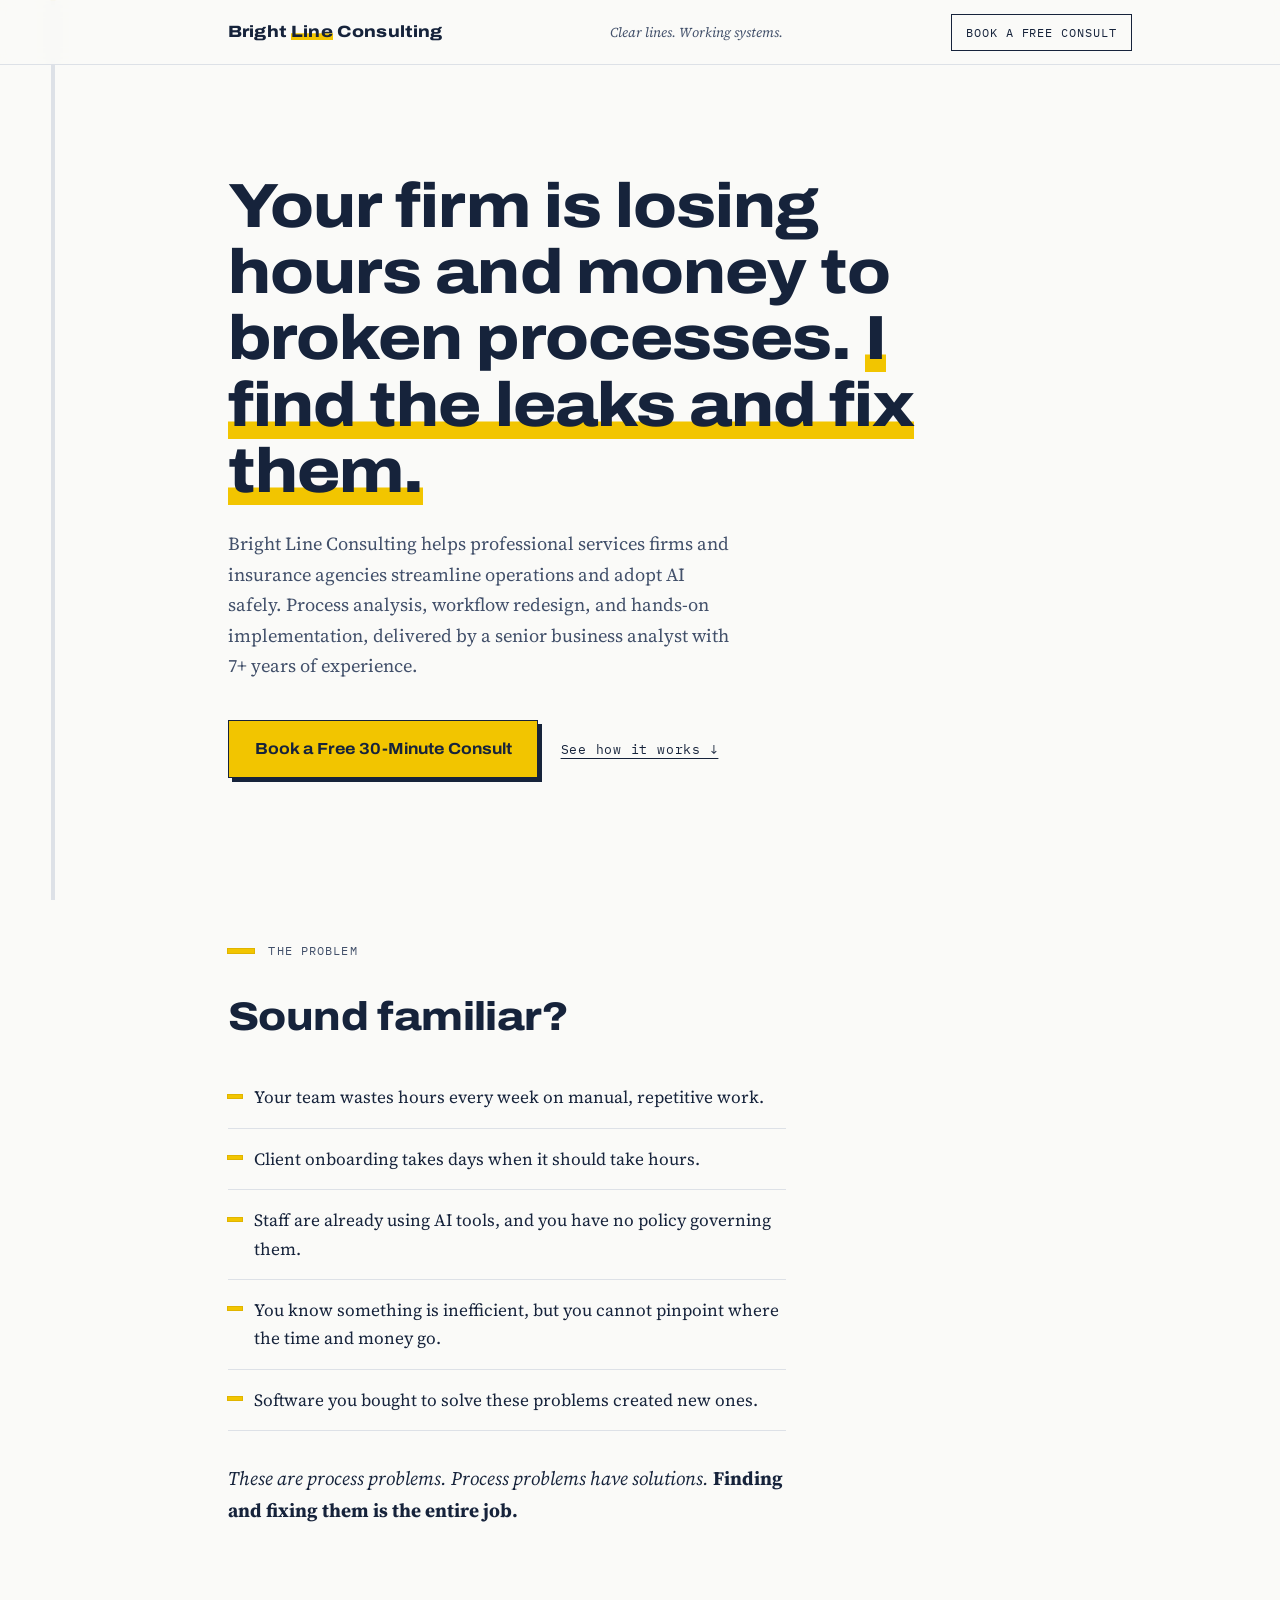
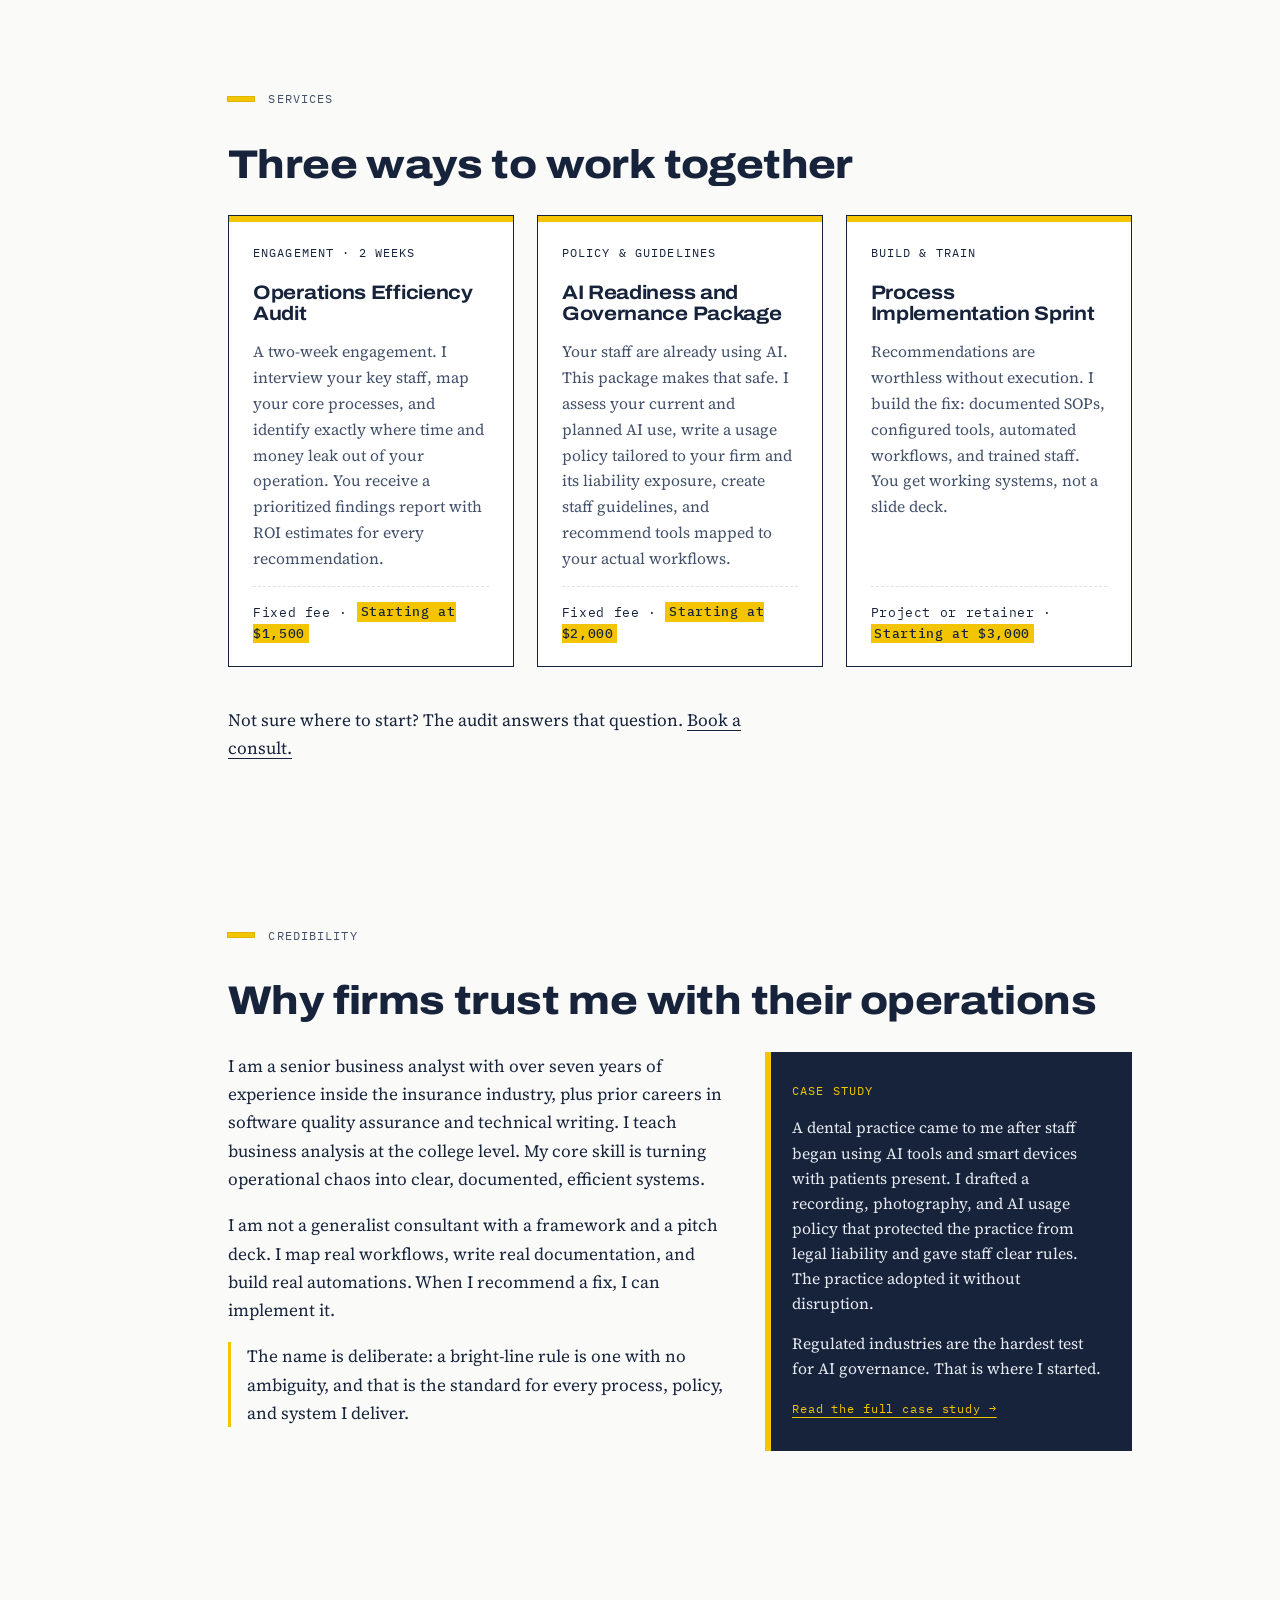
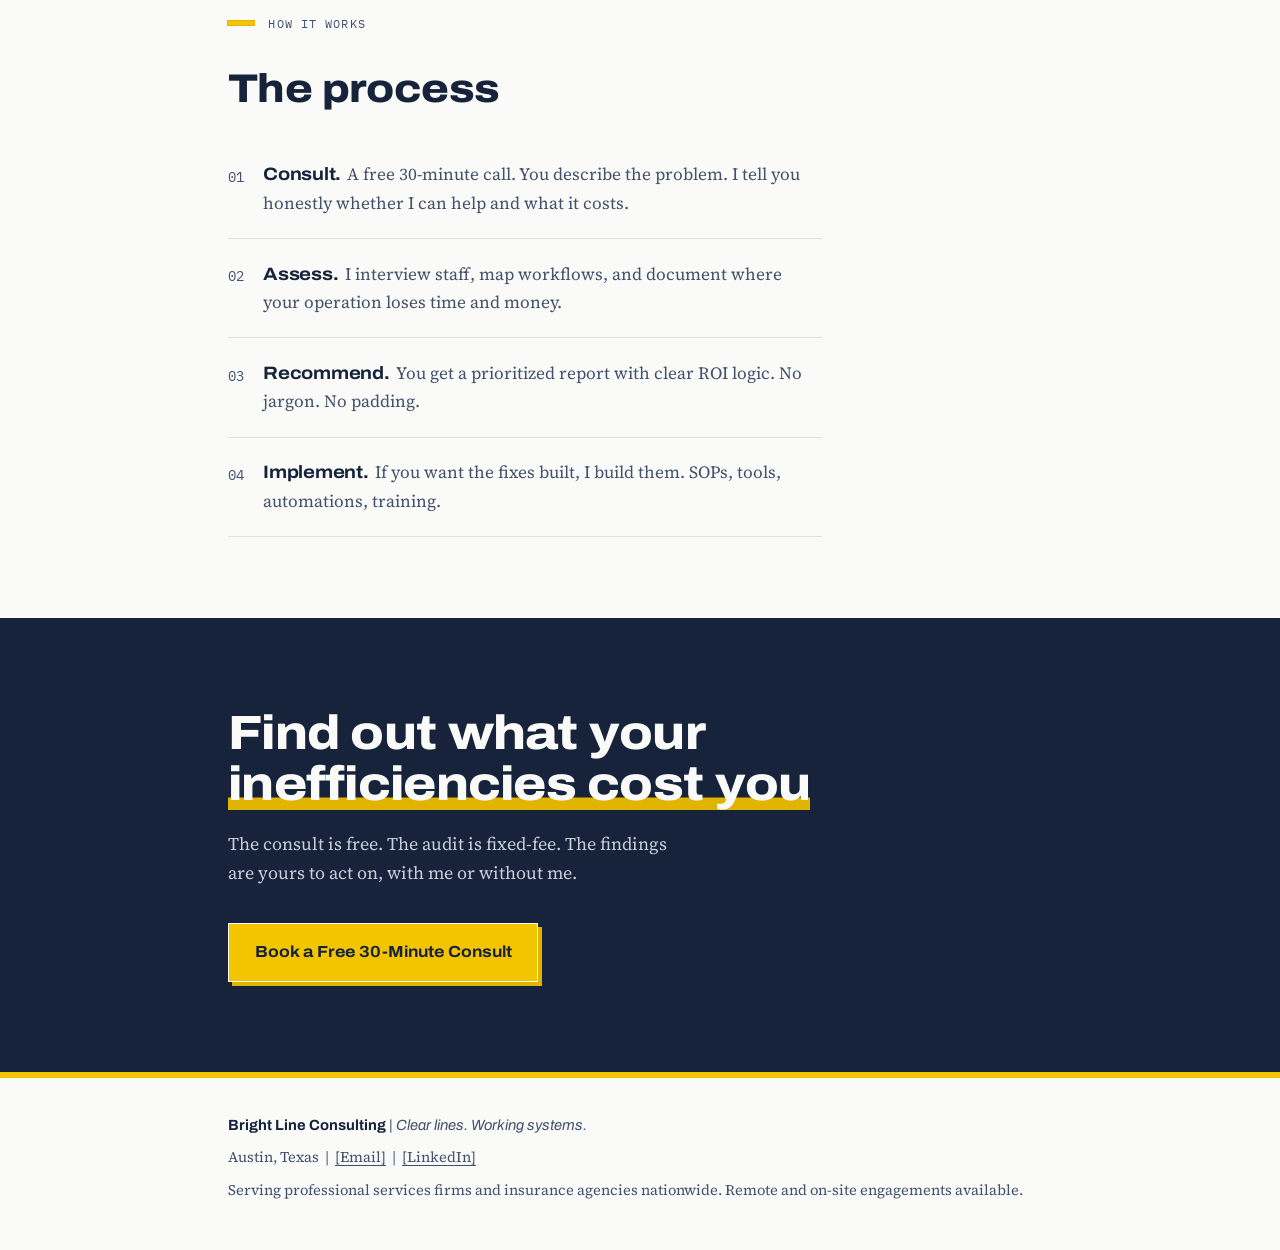
==== index.html @ c9b08c78 "Create index.html Pushing HTML file." ====
<!DOCTYPE html>
<html lang="en">
<head>
<meta charset="UTF-8">
<meta name="viewport" content="width=device-width, initial-scale=1.0">
<title>Operations and AI Consulting for Professional Services Firms | Bright Line Consulting</title>
<meta name="description" content="Bright Line Consulting helps small professional firms and insurance agencies cut costs and adopt AI safely through process analysis, workflow redesign, and implementation.">
<link rel="preconnect" href="https://fonts.googleapis.com">
<link rel="preconnect" href="https://fonts.gstatic.com" crossorigin>
<link href="https://fonts.googleapis.com/css2?family=Archivo:wdth,wght@62..125,400..800&family=Source+Serif+4:ital,opsz,wght@0,8..60,400..600;1,8..60,400&family=IBM+Plex+Mono:wght@400;500&display=swap" rel="stylesheet">
<style>
  :root{
    --ink:#16233B;
    --ink-soft:#42506A;
    --paper:#FAFAF8;
    --paper-raise:#FFFFFF;
    --line:#F2C500;         /* the bright line */
    --line-deep:#E0B400;
    --rule:#DDE1E7;
    --max:1080px;
  }
  *{margin:0;padding:0;box-sizing:border-box}
  html{scroll-behavior:smooth}
  @media (prefers-reduced-motion: reduce){
    html{scroll-behavior:auto}
    *,*::before,*::after{animation:none!important;transition:none!important}
  }
  body{
    background:var(--paper);
    color:var(--ink);
    font-family:"Source Serif 4", Georgia, serif;
    font-size:1.075rem;
    line-height:1.65;
    -webkit-font-smoothing:antialiased;
  }
  ::selection{background:var(--line);color:var(--ink)}

  h1,h2,h3,.display{
    font-family:"Archivo", "Helvetica Neue", Arial, sans-serif;
    font-variation-settings:"wdth" 112;
    line-height:1.06;
    letter-spacing:-0.015em;
  }
  .mono{
    font-family:"IBM Plex Mono", ui-monospace, monospace;
    font-size:0.78rem;
    letter-spacing:0.09em;
    text-transform:uppercase;
  }

  a{color:inherit}
  a:focus-visible, button:focus-visible{
    outline:3px solid var(--line-deep);
    outline-offset:3px;
  }

  /* ---------- the running bright line ---------- */
  .track{
    position:fixed;
    top:0;left:clamp(16px, 4vw, 56px);
    width:4px;height:100%;
    background:var(--rule);
    z-index:5;
  }
  .track .fill{
    position:absolute;top:0;left:0;width:100%;
    height:0%;
    background:var(--line);
    box-shadow:0 0 0 0.5px var(--line-deep);
  }

  .wrap{
    max-width:var(--max);
    margin:0 auto;
    padding-left:clamp(56px, 10vw, 140px);
    padding-right:clamp(20px, 5vw, 48px);
  }

  section{padding:clamp(4rem,9vh,7rem) 0;position:relative}

  /* section marker: node on the line */
  .marker{
    display:flex;align-items:center;gap:0.9rem;
    margin-bottom:2.2rem;
  }
  .marker::before{
    content:"";
    width:26px;height:4px;
    background:var(--line);
    outline:1px solid var(--line-deep);
    flex:none;
  }
  .marker .mono{color:var(--ink-soft)}

  /* ---------- header ---------- */
  header{
    position:sticky;top:0;z-index:10;
    background:color-mix(in srgb, var(--paper) 88%, transparent);
    backdrop-filter:blur(8px);
    border-bottom:1px solid var(--rule);
  }
  .nav{
    max-width:var(--max);margin:0 auto;
    padding:0.85rem clamp(20px,5vw,48px) 0.85rem clamp(56px,10vw,140px);
    display:flex;align-items:baseline;justify-content:space-between;gap:1rem;
  }
  .brand{
    font-family:"Archivo",sans-serif;
    font-variation-settings:"wdth" 118;
    font-weight:800;font-size:1.02rem;letter-spacing:0.01em;
    text-decoration:none;white-space:nowrap;
  }
  .brand em{
    font-style:normal;
    box-shadow:inset 0 -0.42em 0 var(--line);
  }
  .tagline{color:var(--ink-soft);font-size:0.85rem;font-style:italic;display:none}
  @media(min-width:720px){.tagline{display:block}}
  .nav-cta{
    font-family:"IBM Plex Mono",monospace;font-size:0.72rem;letter-spacing:0.08em;
    text-transform:uppercase;text-decoration:none;
    border:1.5px solid var(--ink);
    padding:0.5rem 0.9rem;white-space:nowrap;
    transition:background .15s ease;
  }
  .nav-cta:hover{background:var(--line)}

  /* ---------- hero ---------- */
  .hero{padding-top:clamp(4.5rem,12vh,8.5rem)}
  .hero h1{
    font-size:clamp(2.1rem, 5.2vw, 3.9rem);
    font-weight:800;
    max-width:17ch;
  }
  .hero h1 .hl{
    box-shadow:inset 0 -0.28em 0 var(--line);
  }
  .hero .sub{
    margin-top:1.6rem;
    max-width:56ch;
    font-size:1.15rem;
    color:var(--ink-soft);
  }
  .cta-row{margin-top:2.4rem;display:flex;flex-wrap:wrap;align-items:center;gap:1.4rem}
  .btn{
    display:inline-block;
    font-family:"Archivo",sans-serif;font-variation-settings:"wdth" 110;
    font-weight:700;font-size:1rem;
    background:var(--line);
    color:var(--ink);
    text-decoration:none;
    padding:0.95rem 1.6rem;
    border:1.5px solid var(--ink);
    box-shadow:4px 4px 0 var(--ink);
    transition:transform .12s ease, box-shadow .12s ease;
  }
  .btn:hover{transform:translate(2px,2px);box-shadow:2px 2px 0 var(--ink)}
  .btn:active{transform:translate(4px,4px);box-shadow:0 0 0 var(--ink)}
  .link-quiet{
    font-family:"IBM Plex Mono",monospace;font-size:0.8rem;letter-spacing:0.06em;
    text-underline-offset:4px;
  }

  /* ---------- problem ---------- */
  .problem h2, .services h2, .about h2, .process h2{
    font-size:clamp(1.7rem,3.4vw,2.5rem);font-weight:800;margin-bottom:1.8rem;
  }
  .pain{list-style:none;max-width:62ch}
  .pain li{
    padding:1rem 0 1rem 1.6rem;
    border-bottom:1px solid var(--rule);
    position:relative;
  }
  .pain li::before{
    content:"";
    position:absolute;left:0;top:1.72rem;
    width:14px;height:3px;background:var(--line);outline:1px solid var(--line-deep);
  }
  .closer{
    margin-top:2rem;max-width:56ch;
    font-size:1.2rem;font-style:italic;
  }
  .closer strong{font-style:normal}

  /* ---------- services ---------- */
  .cards{display:grid;gap:1.4rem;margin-top:0.5rem}
  @media(min-width:860px){.cards{grid-template-columns:repeat(3,1fr)}}
  .card{
    background:var(--paper-raise);
    border:1.5px solid var(--ink);
    padding:1.6rem 1.5rem 1.4rem;
    display:flex;flex-direction:column;gap:0.9rem;
    position:relative;
  }
  .card::before{
    content:"";
    position:absolute;top:0;left:0;right:0;height:6px;
    background:var(--line);
  }
  .card h3{font-size:1.22rem;font-weight:700;margin-top:0.4rem}
  .card p{font-size:0.98rem;color:var(--ink-soft);flex:1}
  .fee{
    font-family:"IBM Plex Mono",monospace;font-size:0.8rem;letter-spacing:0.05em;
    border-top:1px dashed var(--rule);padding-top:0.9rem;
  }
  .fee b{font-weight:500;background:var(--line);padding:0.1em 0.3em}
  .svc-cta{margin-top:2.4rem;font-size:1.08rem;max-width:60ch}
  .svc-cta a{text-underline-offset:4px}

  /* ---------- about ---------- */
  .about .cols{display:grid;gap:2.5rem}
  @media(min-width:900px){.about .cols{grid-template-columns:1.15fr 0.85fr}}
  .about p+p{margin-top:1.1rem}
  .about .lede{max-width:60ch}
  .case{
    background:var(--ink);
    color:var(--paper);
    padding:1.8rem 1.7rem;
    align-self:start;
    position:relative;
  }
  .case::before{
    content:"";
    position:absolute;left:0;top:0;bottom:0;width:6px;background:var(--line);
  }
  .case .mono{color:var(--line);display:block;margin-bottom:0.9rem}
  .case p{font-size:0.98rem;line-height:1.6;color:#E7EAF0}
  .case a{
    display:inline-block;margin-top:1.1rem;
    color:var(--line);
    font-family:"IBM Plex Mono",monospace;font-size:0.78rem;letter-spacing:0.07em;
    text-underline-offset:4px;
  }
  .brightline-def{
    margin-top:1.1rem;
    border-left:3px solid var(--line);
    padding-left:1rem;
  }

  /* ---------- process ---------- */
  .steps{list-style:none;counter-reset:step;max-width:66ch}
  .steps li{
    counter-increment:step;
    display:grid;grid-template-columns:auto 1fr;gap:1.2rem;
    padding:1.3rem 0;
    border-bottom:1px solid var(--rule);
  }
  .steps li::before{
    content:counter(step, decimal-leading-zero);
    font-family:"IBM Plex Mono",monospace;
    font-size:0.85rem;color:var(--ink-soft);
    padding-top:0.35rem;
  }
  .steps h3{font-size:1.12rem;font-weight:700;display:inline;margin-right:0.4rem}
  .steps p{display:inline;color:var(--ink-soft)}

  /* ---------- final cta ---------- */
  .final{
    background:var(--ink);color:var(--paper);
    padding:clamp(4rem,10vh,7rem) 0;
  }
  .final h2{
    font-size:clamp(1.9rem,4vw,3rem);font-weight:800;
    max-width:20ch;
  }
  .final h2 .hl{box-shadow:inset 0 -0.26em 0 var(--line-deep);color:var(--paper)}
  .final p{margin-top:1.2rem;max-width:52ch;color:#C9CFDA;font-size:1.12rem}
  .final .btn{margin-top:2.2rem;border-color:var(--paper);box-shadow:4px 4px 0 var(--line-deep)}
  .final .btn:hover{box-shadow:2px 2px 0 var(--line-deep)}

  /* ---------- footer ---------- */
  footer{border-top:6px solid var(--line);padding:2.2rem 0 3rem;background:var(--paper)}
  footer .wrap{display:flex;flex-direction:column;gap:0.5rem;font-size:0.92rem;color:var(--ink-soft)}
  footer .fbrand{font-family:"Archivo",sans-serif;font-weight:700;color:var(--ink)}
  footer .fbrand i{font-weight:400;color:var(--ink-soft)}
  footer a{text-underline-offset:3px}

  /* ---------- reveal ---------- */
  .reveal{opacity:0;transform:translateY(14px);transition:opacity .55s ease, transform .55s ease}
  .reveal.in{opacity:1;transform:none}
  @media (prefers-reduced-motion: reduce){.reveal{opacity:1;transform:none}}
</style>
</head>
<body>

<div class="track" aria-hidden="true"><div class="fill" id="lineFill"></div></div>

<header>
  <div class="nav">
    <a class="brand" href="#top">Bright <em>Line</em> Consulting</a>
    <span class="tagline">Clear lines. Working systems.</span>
    <a class="nav-cta" href="#book">Book a free consult</a>
  </div>
</header>

<main id="top">

  <!-- HERO -->
  <section class="hero wrap">
    <h1 class="reveal">Your firm is losing hours and money to broken processes. <span class="hl">I find the leaks and fix them.</span></h1>
    <p class="sub reveal">Bright Line Consulting helps professional services firms and insurance agencies streamline operations and adopt AI safely. Process analysis, workflow redesign, and hands-on implementation, delivered by a senior business analyst with 7+ years of experience.</p>
    <div class="cta-row reveal">
      <a class="btn" href="#book">Book a Free 30-Minute Consult</a>
      <a class="link-quiet" href="#process">See how it works ↓</a>
    </div>
  </section>

  <!-- PROBLEM -->
  <section class="problem wrap">
    <div class="marker reveal"><span class="mono">The problem</span></div>
    <h2 class="reveal">Sound familiar?</h2>
    <ul class="pain reveal">
      <li>Your team wastes hours every week on manual, repetitive work.</li>
      <li>Client onboarding takes days when it should take hours.</li>
      <li>Staff are already using AI tools, and you have no policy governing them.</li>
      <li>You know something is inefficient, but you cannot pinpoint where the time and money go.</li>
      <li>Software you bought to solve these problems created new ones.</li>
    </ul>
    <p class="closer reveal">These are process problems. Process problems have solutions. <strong>Finding and fixing them is the entire job.</strong></p>
  </section>

  <!-- SERVICES -->
  <section class="services wrap" id="services">
    <div class="marker reveal"><span class="mono">Services</span></div>
    <h2 class="reveal">Three ways to work together</h2>
    <div class="cards">
      <article class="card reveal">
        <span class="mono">Engagement · 2 weeks</span>
        <h3>Operations Efficiency Audit</h3>
        <p>A two-week engagement. I interview your key staff, map your core processes, and identify exactly where time and money leak out of your operation. You receive a prioritized findings report with ROI estimates for every recommendation.</p>
        <div class="fee">Fixed fee · <b>Starting at $1,500</b></div>
      </article>
      <article class="card reveal">
        <span class="mono">Policy &amp; guidelines</span>
        <h3>AI Readiness and Governance Package</h3>
        <p>Your staff are already using AI. This package makes that safe. I assess your current and planned AI use, write a usage policy tailored to your firm and its liability exposure, create staff guidelines, and recommend tools mapped to your actual workflows.</p>
        <div class="fee">Fixed fee · <b>Starting at $2,000</b></div>
      </article>
      <article class="card reveal">
        <span class="mono">Build &amp; train</span>
        <h3>Process Implementation Sprint</h3>
        <p>Recommendations are worthless without execution. I build the fix: documented SOPs, configured tools, automated workflows, and trained staff. You get working systems, not a slide deck.</p>
        <div class="fee">Project or retainer · <b>Starting at $3,000</b></div>
      </article>
    </div>
    <p class="svc-cta reveal">Not sure where to start? The audit answers that question. <a href="#book">Book a consult.</a></p>
  </section>

  <!-- CREDIBILITY / ABOUT -->
  <section class="about wrap" id="about">
    <div class="marker reveal"><span class="mono">Credibility</span></div>
    <h2 class="reveal">Why firms trust me with their operations</h2>
    <div class="cols">
      <div class="lede reveal">
        <p>I am a senior business analyst with over seven years of experience inside the insurance industry, plus prior careers in software quality assurance and technical writing. I teach business analysis at the college level. My core skill is turning operational chaos into clear, documented, efficient systems.</p>
        <p>I am not a generalist consultant with a framework and a pitch deck. I map real workflows, write real documentation, and build real automations. When I recommend a fix, I can implement it.</p>
        <p class="brightline-def">The name is deliberate: a bright-line rule is one with no ambiguity, and that is the standard for every process, policy, and system I deliver.</p>
      </div>
      <aside class="case reveal">
        <span class="mono">Case study</span>
        <p>A dental practice came to me after staff began using AI tools and smart devices with patients present. I drafted a recording, photography, and AI usage policy that protected the practice from legal liability and gave staff clear rules. The practice adopted it without disruption.</p>
        <p style="margin-top:0.9rem">Regulated industries are the hardest test for AI governance. That is where I started.</p>
        <a href="#">Read the full case study →</a>
      </aside>
    </div>
  </section>

  <!-- HOW IT WORKS -->
  <section class="process wrap" id="process">
    <div class="marker reveal"><span class="mono">How it works</span></div>
    <h2 class="reveal">The process</h2>
    <ol class="steps">
      <li class="reveal"><div><h3>Consult.</h3><p>A free 30-minute call. You describe the problem. I tell you honestly whether I can help and what it costs.</p></div></li>
      <li class="reveal"><div><h3>Assess.</h3><p>I interview staff, map workflows, and document where your operation loses time and money.</p></div></li>
      <li class="reveal"><div><h3>Recommend.</h3><p>You get a prioritized report with clear ROI logic. No jargon. No padding.</p></div></li>
      <li class="reveal"><div><h3>Implement.</h3><p>If you want the fixes built, I build them. SOPs, tools, automations, training.</p></div></li>
    </ol>
  </section>

  <!-- FINAL CTA -->
  <section class="final" id="book">
    <div class="wrap">
      <h2 class="reveal">Find out what your <span class="hl">inefficiencies cost you</span></h2>
      <p class="reveal">The consult is free. The audit is fixed-fee. The findings are yours to act on, with me or without me.</p>
      <a class="btn reveal" href="mailto:[Email]?subject=Free%2030-Minute%20Consult%20%E2%80%94%20Bright%20Line%20Consulting">Book a Free 30-Minute Consult</a>
    </div>
  </section>

</main>

<footer>
  <div class="wrap">
    <div class="fbrand">Bright Line Consulting <i>| Clear lines. Working systems.</i></div>
    <div>Austin, Texas &nbsp;|&nbsp; <a href="mailto:[Email]">[Email]</a> &nbsp;|&nbsp; <a href="#">[LinkedIn]</a></div>
    <div>Serving professional services firms and insurance agencies nationwide. Remote and on-site engagements available.</div>
  </div>
</footer>

<script>
  // The bright line grows with scroll progress
  const fill = document.getElementById('lineFill');
  const reduce = window.matchMedia('(prefers-reduced-motion: reduce)').matches;
  function updateLine(){
    const doc = document.documentElement;
    const max = doc.scrollHeight - window.innerHeight;
    const p = max > 0 ? Math.min(1, window.scrollY / max) : 1;
    fill.style.height = (p * 100).toFixed(2) + '%';
  }
  if (reduce){ fill.style.height = '100%'; }
  else {
    updateLine();
    window.addEventListener('scroll', updateLine, {passive:true});
    window.addEventListener('resize', updateLine);
  }

  // Section reveals
  const els = document.querySelectorAll('.reveal');
  if (reduce || !('IntersectionObserver' in window)){
    els.forEach(e => e.classList.add('in'));
  } else {
    const io = new IntersectionObserver(entries => {
      entries.forEach(en => { if (en.isIntersecting){ en.target.classList.add('in'); io.unobserve(en.target); } });
    }, {threshold:0.12});
    els.forEach(e => io.observe(e));
  }
</script>

</body>
</html>
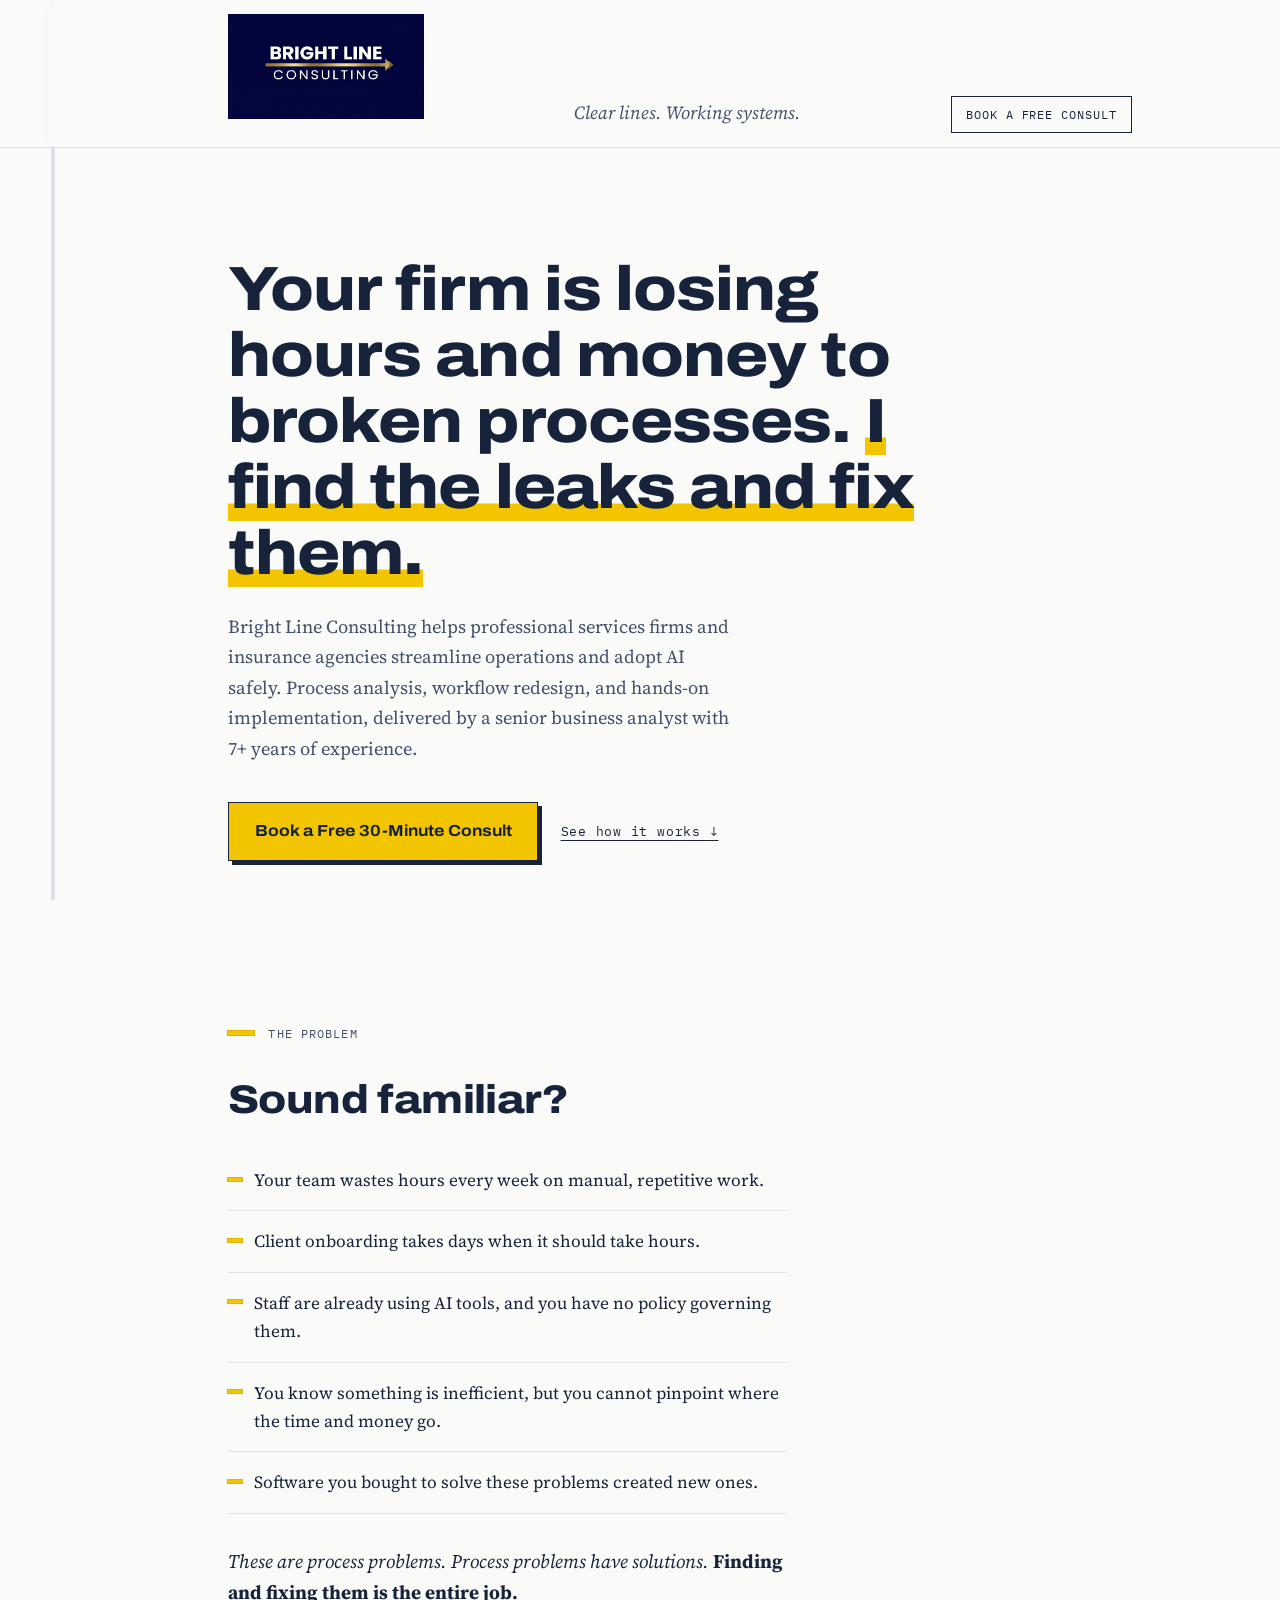
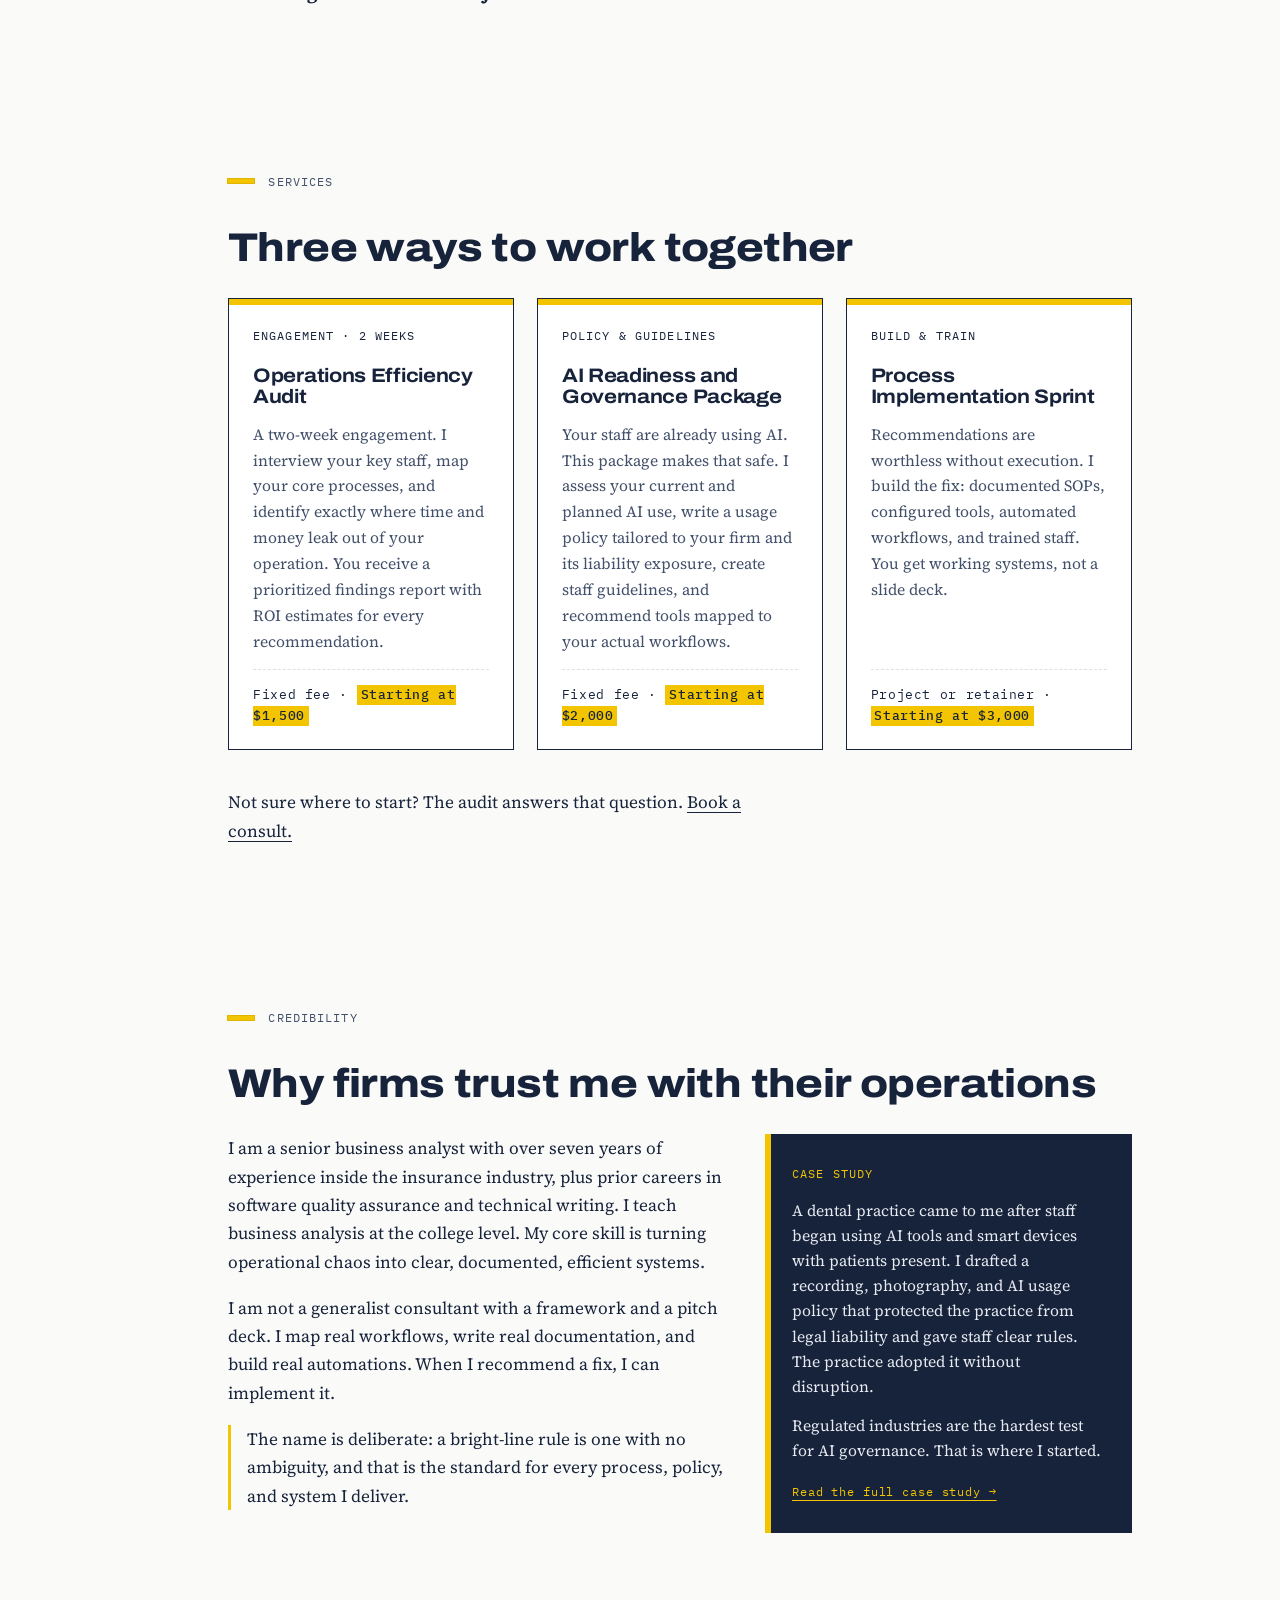
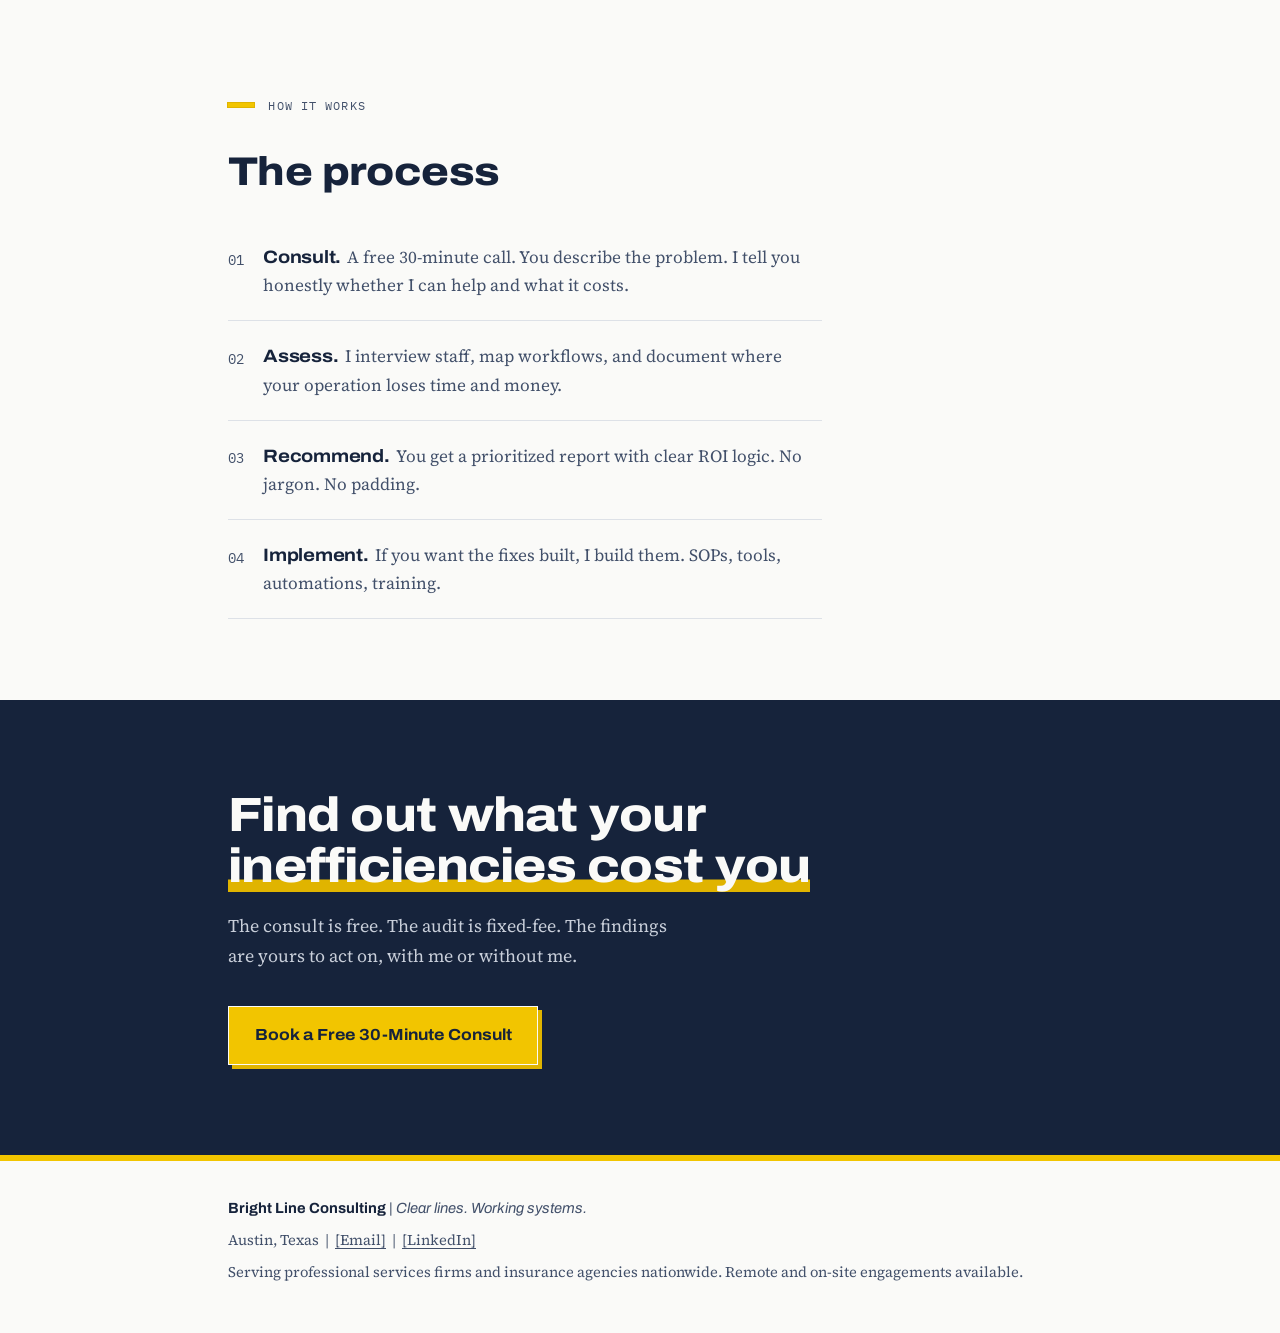
==== commit 2471ef73: "Added logo" ====
--- a/index.html
+++ b/index.html
@@ -114,7 +114,9 @@
     font-style:normal;
     box-shadow:inset 0 -0.42em 0 var(--line);
   }
-  .tagline{color:var(--ink-soft);font-size:0.85rem;font-style:italic;display:none}
+  .brand{display:inline-flex;align-items:center}
+  .brand-logo{height:6.6rem;width:auto;display:block}
+  .tagline{color:var(--ink-soft);font-size:1.15rem;font-style:italic;display:none}
   @media(min-width:720px){.tagline{display:block}}
   .nav-cta{
     font-family:"IBM Plex Mono",monospace;font-size:0.72rem;letter-spacing:0.08em;
@@ -287,7 +289,7 @@
 
 <header>
   <div class="nav">
-    <a class="brand" href="#top">Bright <em>Line</em> Consulting</a>
+    <a class="brand" href="#top"><img src="logo.png" alt="Bright Line Consulting" class="brand-logo"></a>
     <span class="tagline">Clear lines. Working systems.</span>
     <a class="nav-cta" href="#book">Book a free consult</a>
   </div>
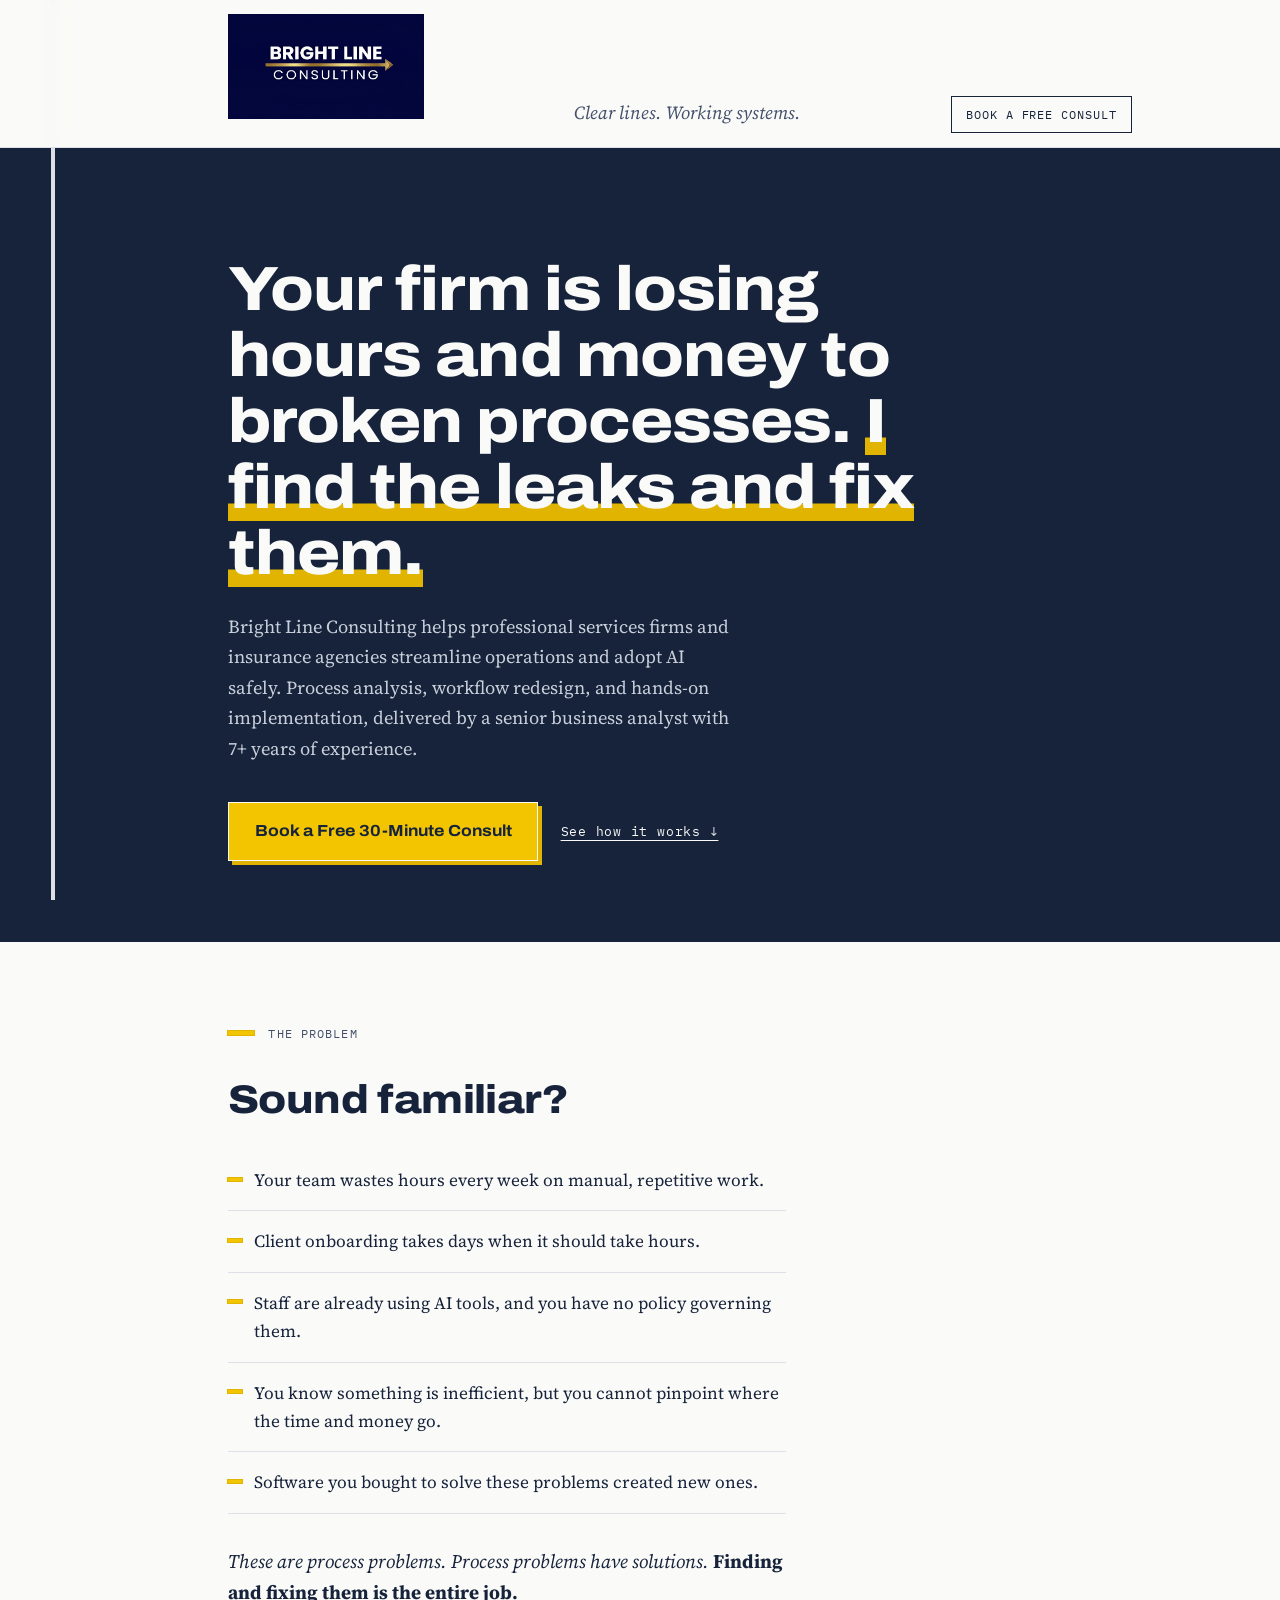
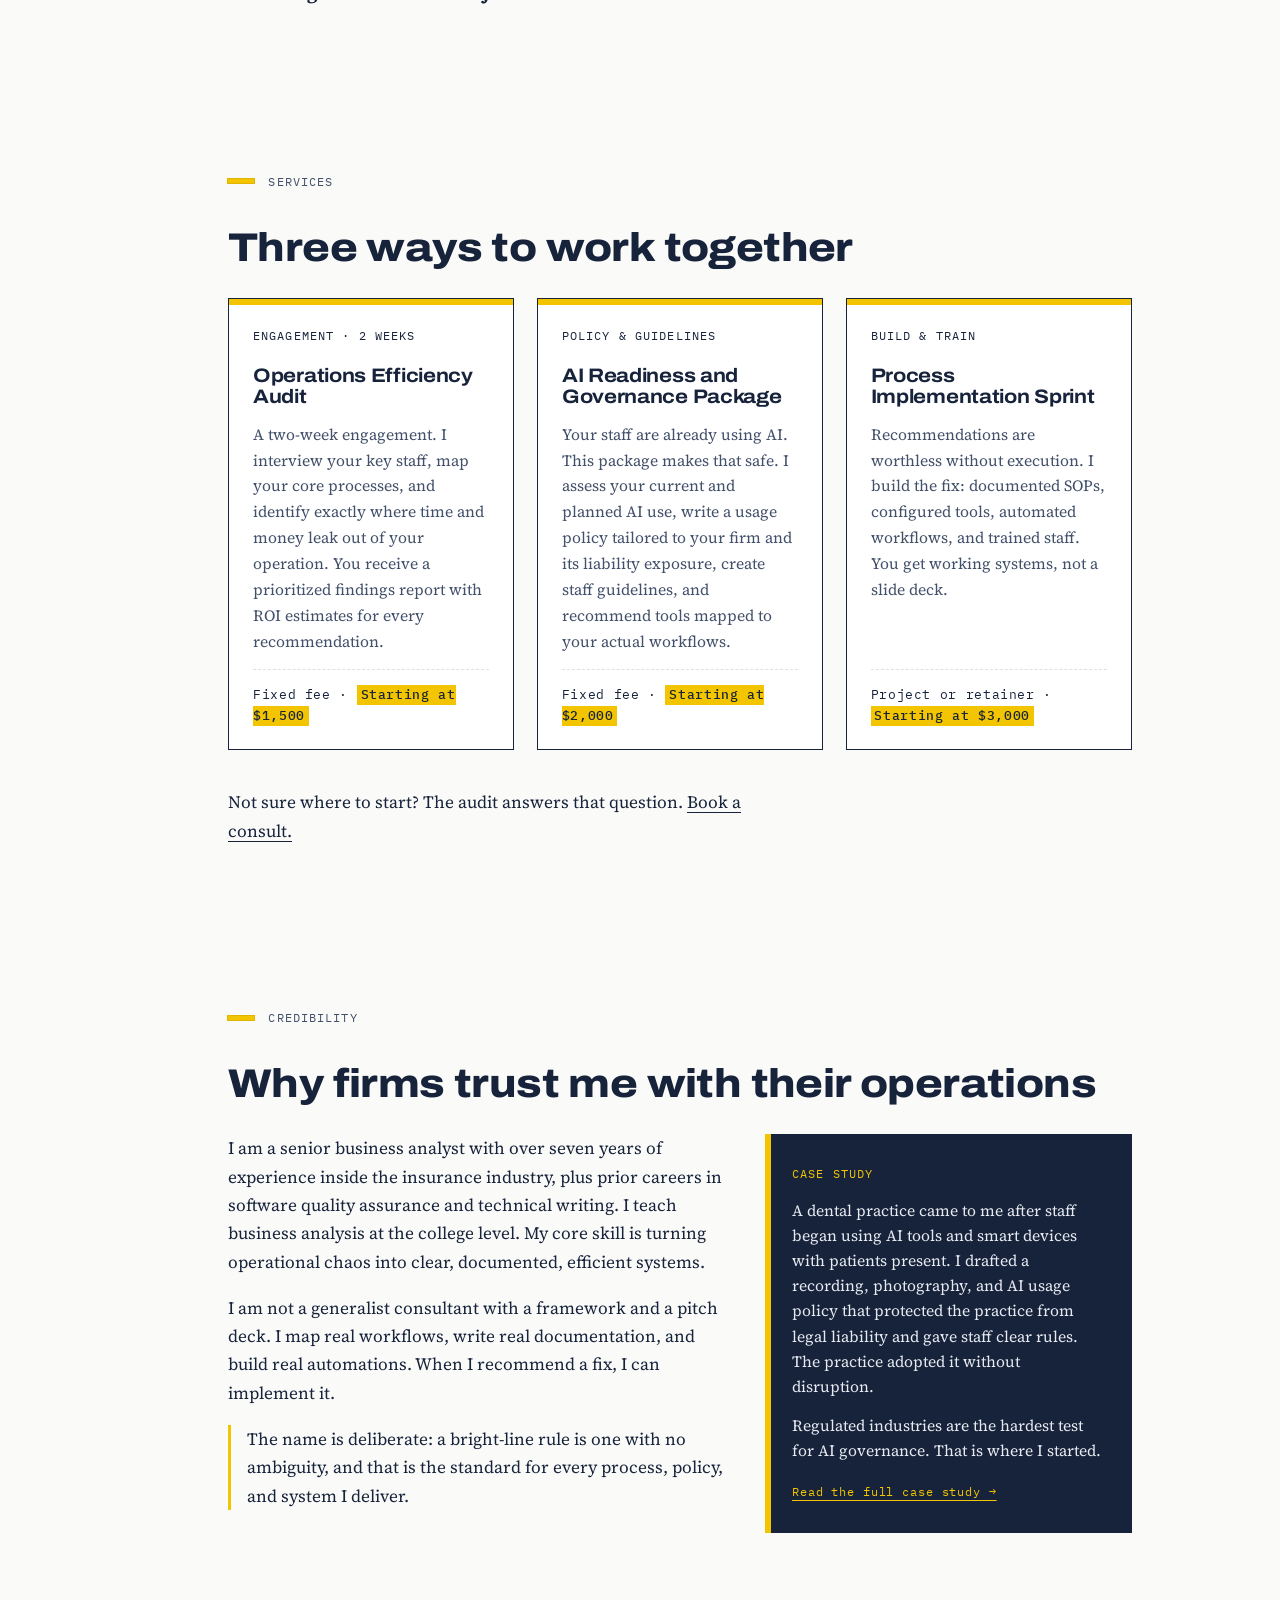
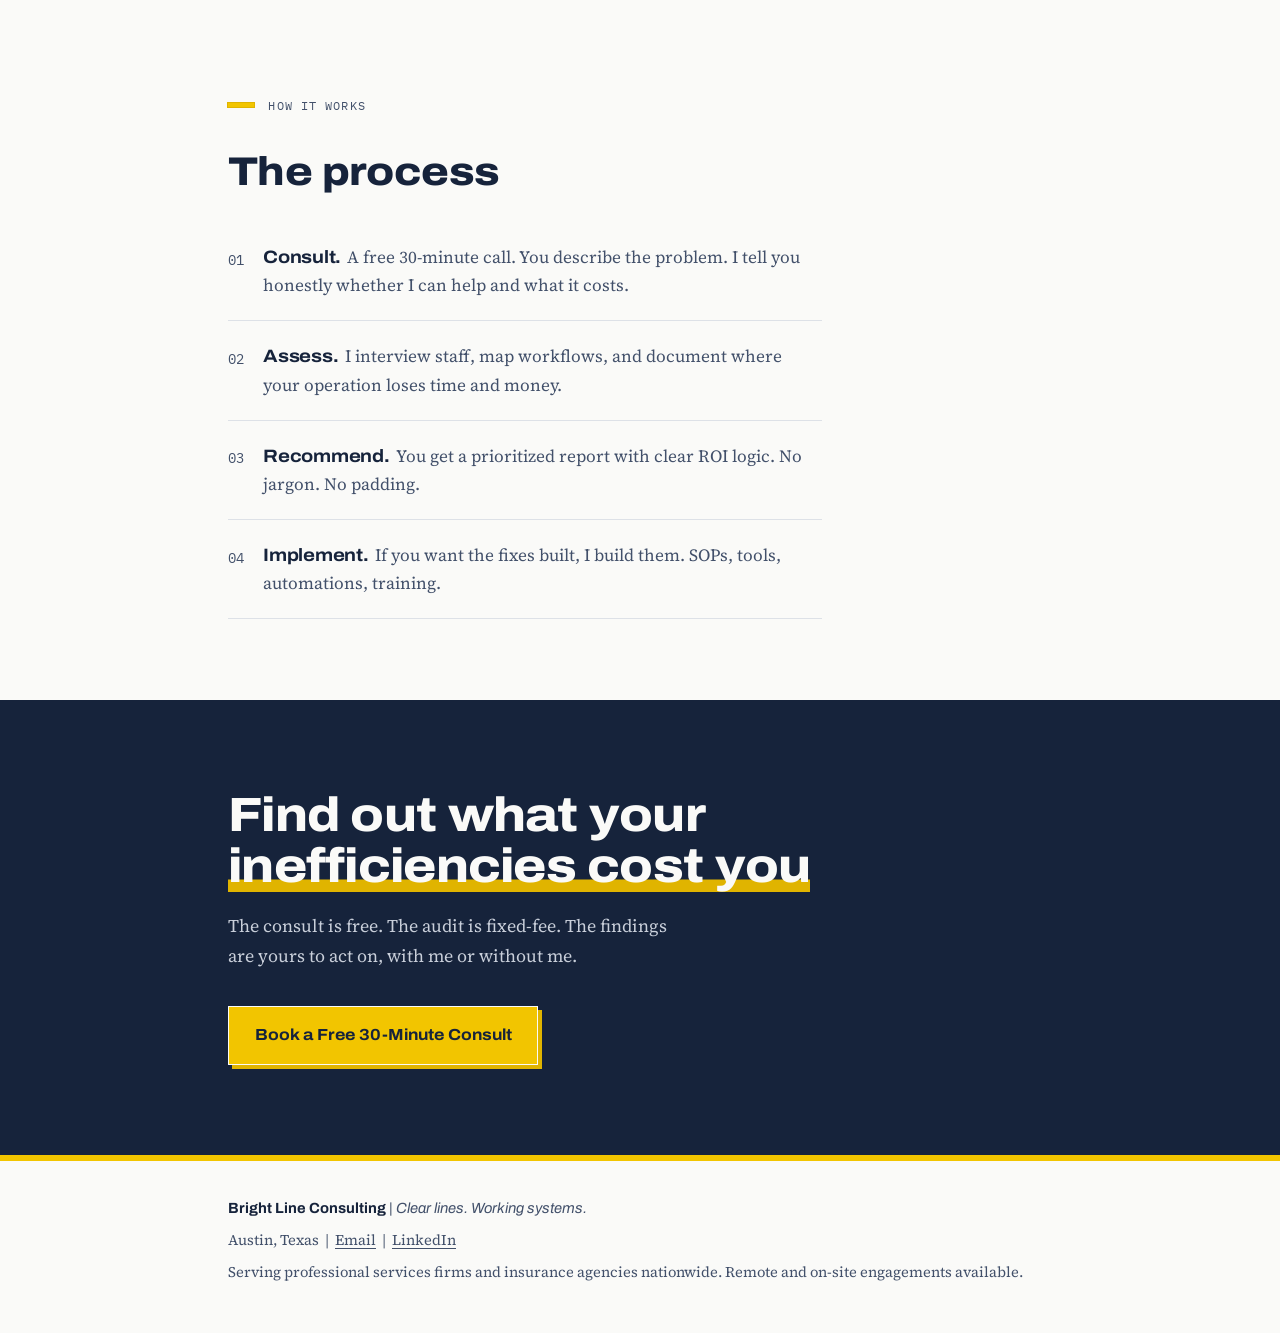
==== commit 7776f6d9: "Updated page." ====
--- a/index.html
+++ b/index.html
@@ -128,22 +128,28 @@
   .nav-cta:hover{background:var(--line)}
 
   /* ---------- hero ---------- */
-  .hero{padding-top:clamp(4.5rem,12vh,8.5rem)}
+  .hero{
+    padding-top:clamp(4.5rem,12vh,8.5rem);
+    background:var(--ink);color:var(--paper);
+  }
   .hero h1{
     font-size:clamp(2.1rem, 5.2vw, 3.9rem);
     font-weight:800;
     max-width:17ch;
   }
   .hero h1 .hl{
-    box-shadow:inset 0 -0.28em 0 var(--line);
+    box-shadow:inset 0 -0.28em 0 var(--line-deep);
+    color:var(--paper);
   }
   .hero .sub{
     margin-top:1.6rem;
     max-width:56ch;
     font-size:1.15rem;
-    color:var(--ink-soft);
+    color:#C9CFDA;
   }
   .cta-row{margin-top:2.4rem;display:flex;flex-wrap:wrap;align-items:center;gap:1.4rem}
+  .hero .btn{border-color:var(--paper);box-shadow:4px 4px 0 var(--line-deep)}
+  .hero .btn:hover{box-shadow:2px 2px 0 var(--line-deep)}
   .btn{
     display:inline-block;
     font-family:"Archivo",sans-serif;font-variation-settings:"wdth" 110;
@@ -282,6 +288,8 @@
   .reveal.in{opacity:1;transform:none}
   @media (prefers-reduced-motion: reduce){.reveal{opacity:1;transform:none}}
 </style>
+<link href="https://assets.calendly.com/assets/external/widget.css" rel="stylesheet">
+<script src="https://assets.calendly.com/assets/external/widget.js" async></script>
 </head>
 <body>
 
@@ -298,12 +306,14 @@
 <main id="top">
 
   <!-- HERO -->
-  <section class="hero wrap">
-    <h1 class="reveal">Your firm is losing hours and money to broken processes. <span class="hl">I find the leaks and fix them.</span></h1>
-    <p class="sub reveal">Bright Line Consulting helps professional services firms and insurance agencies streamline operations and adopt AI safely. Process analysis, workflow redesign, and hands-on implementation, delivered by a senior business analyst with 7+ years of experience.</p>
-    <div class="cta-row reveal">
-      <a class="btn" href="#book">Book a Free 30-Minute Consult</a>
-      <a class="link-quiet" href="#process">See how it works ↓</a>
+  <section class="hero">
+    <div class="wrap">
+      <h1 class="reveal">Your firm is losing hours and money to broken processes. <span class="hl">I find the leaks and fix them.</span></h1>
+      <p class="sub reveal">Bright Line Consulting helps professional services firms and insurance agencies streamline operations and adopt AI safely. Process analysis, workflow redesign, and hands-on implementation, delivered by a senior business analyst with 7+ years of experience.</p>
+      <div class="cta-row reveal">
+        <a class="btn" href="#book">Book a Free 30-Minute Consult</a>
+        <a class="link-quiet" href="#process">See how it works ↓</a>
+      </div>
     </div>
   </section>
 
@@ -384,7 +394,7 @@
     <div class="wrap">
       <h2 class="reveal">Find out what your <span class="hl">inefficiencies cost you</span></h2>
       <p class="reveal">The consult is free. The audit is fixed-fee. The findings are yours to act on, with me or without me.</p>
-      <a class="btn reveal" href="mailto:[Email]?subject=Free%2030-Minute%20Consult%20%E2%80%94%20Bright%20Line%20Consulting">Book a Free 30-Minute Consult</a>
+      <a class="btn reveal" href="https://calendly.com/rk-brightlineops/30min" onclick="Calendly.initPopupWidget({url:'https://calendly.com/rk-brightlineops/30min'});return false;">Book a Free 30-Minute Consult</a>
     </div>
   </section>
 
@@ -393,7 +403,7 @@
 <footer>
   <div class="wrap">
     <div class="fbrand">Bright Line Consulting <i>| Clear lines. Working systems.</i></div>
-    <div>Austin, Texas &nbsp;|&nbsp; <a href="mailto:[Email]">[Email]</a> &nbsp;|&nbsp; <a href="#">[LinkedIn]</a></div>
+    <div>Austin, Texas &nbsp;|&nbsp; <a href="mailto:rk@brightlineops.llc">Email</a> &nbsp;|&nbsp; <a href="https://www.linkedin.com/company/consult-bright-line" target="_blank" rel="noopener">LinkedIn</a></div>
     <div>Serving professional services firms and insurance agencies nationwide. Remote and on-site engagements available.</div>
   </div>
 </footer>
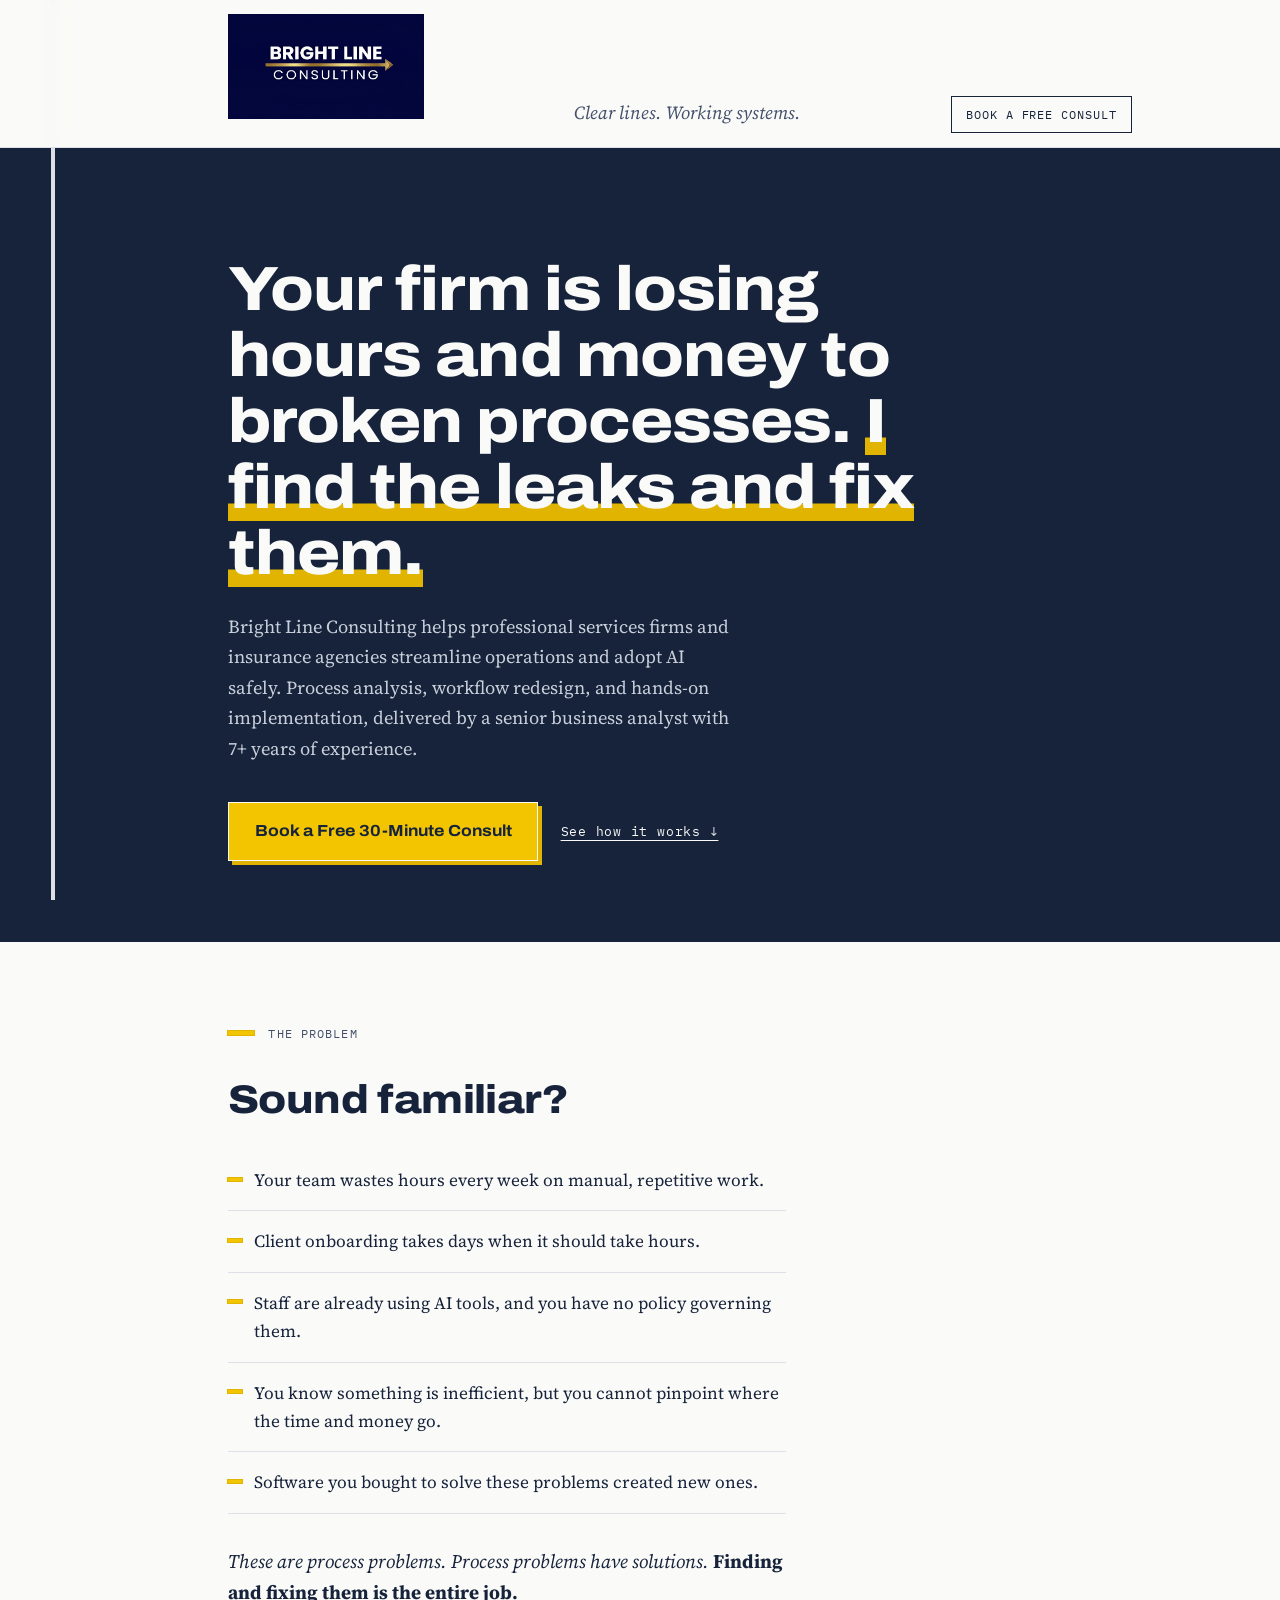
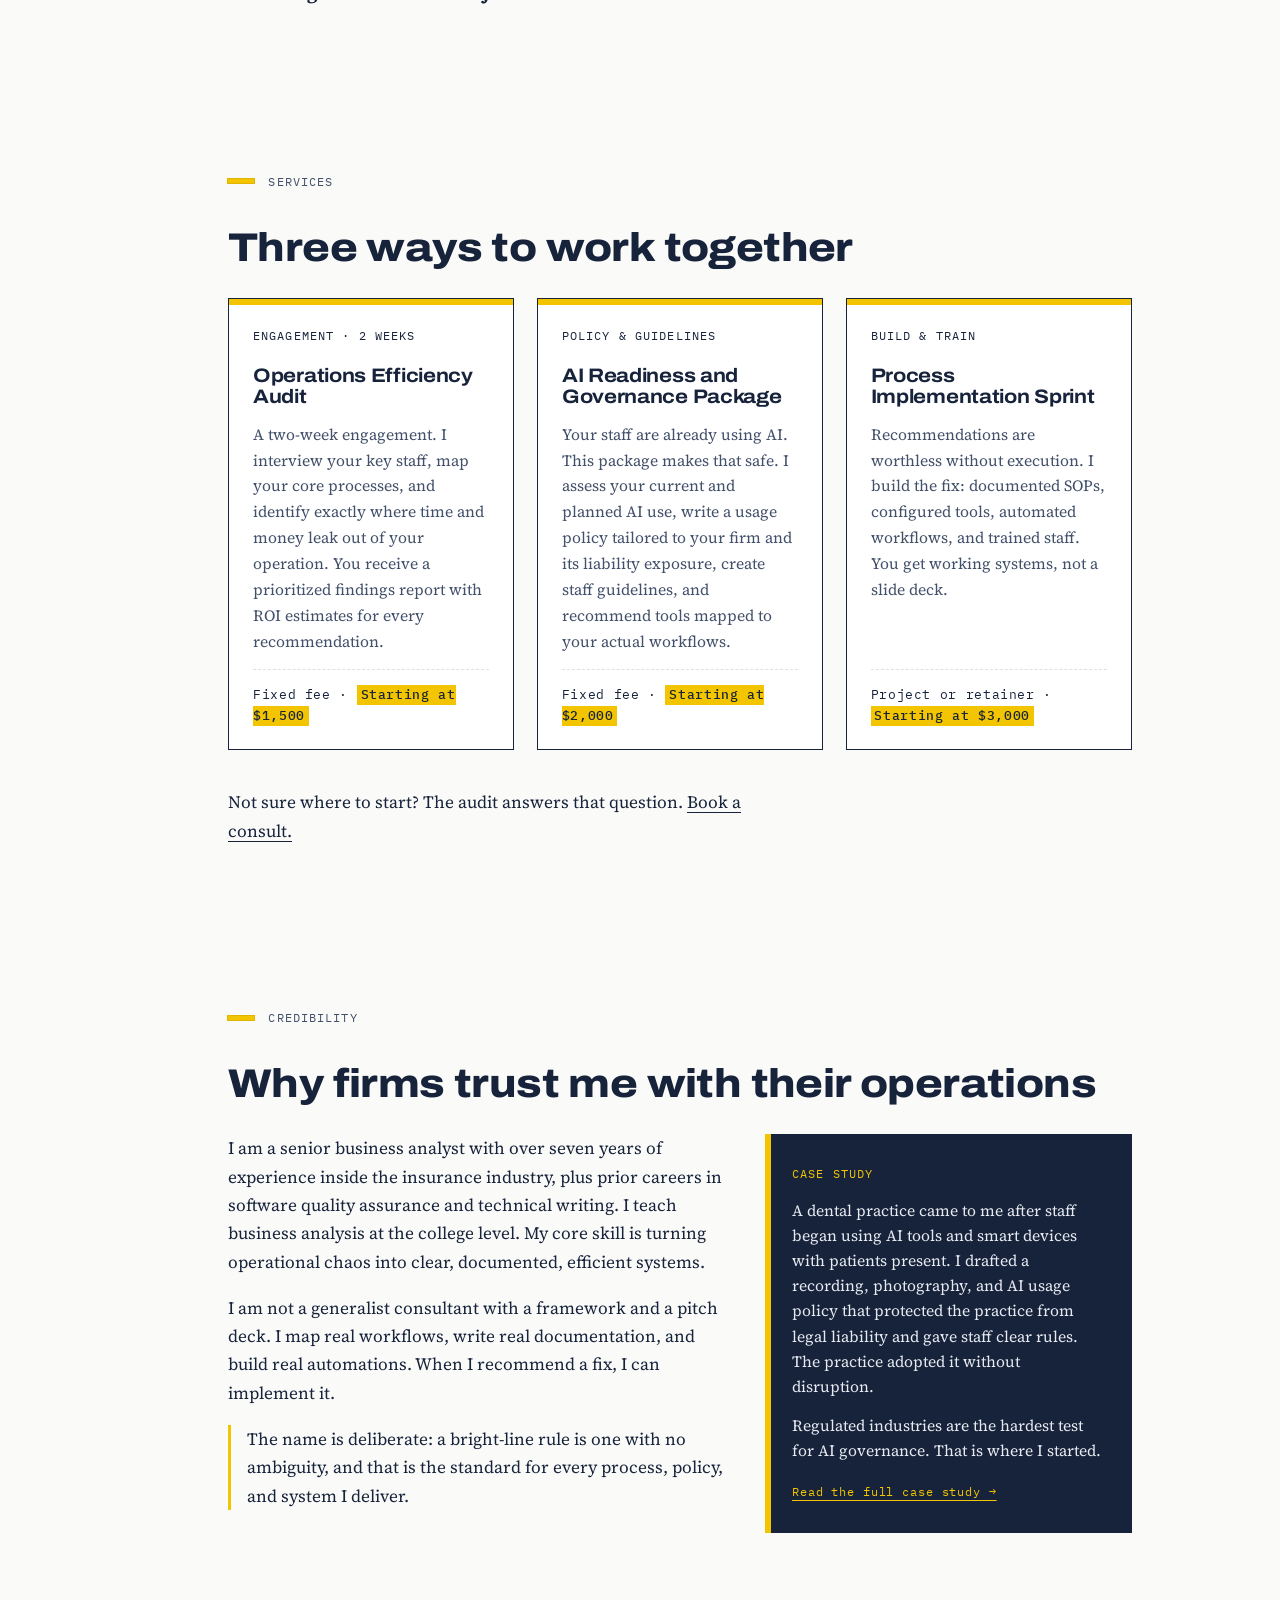
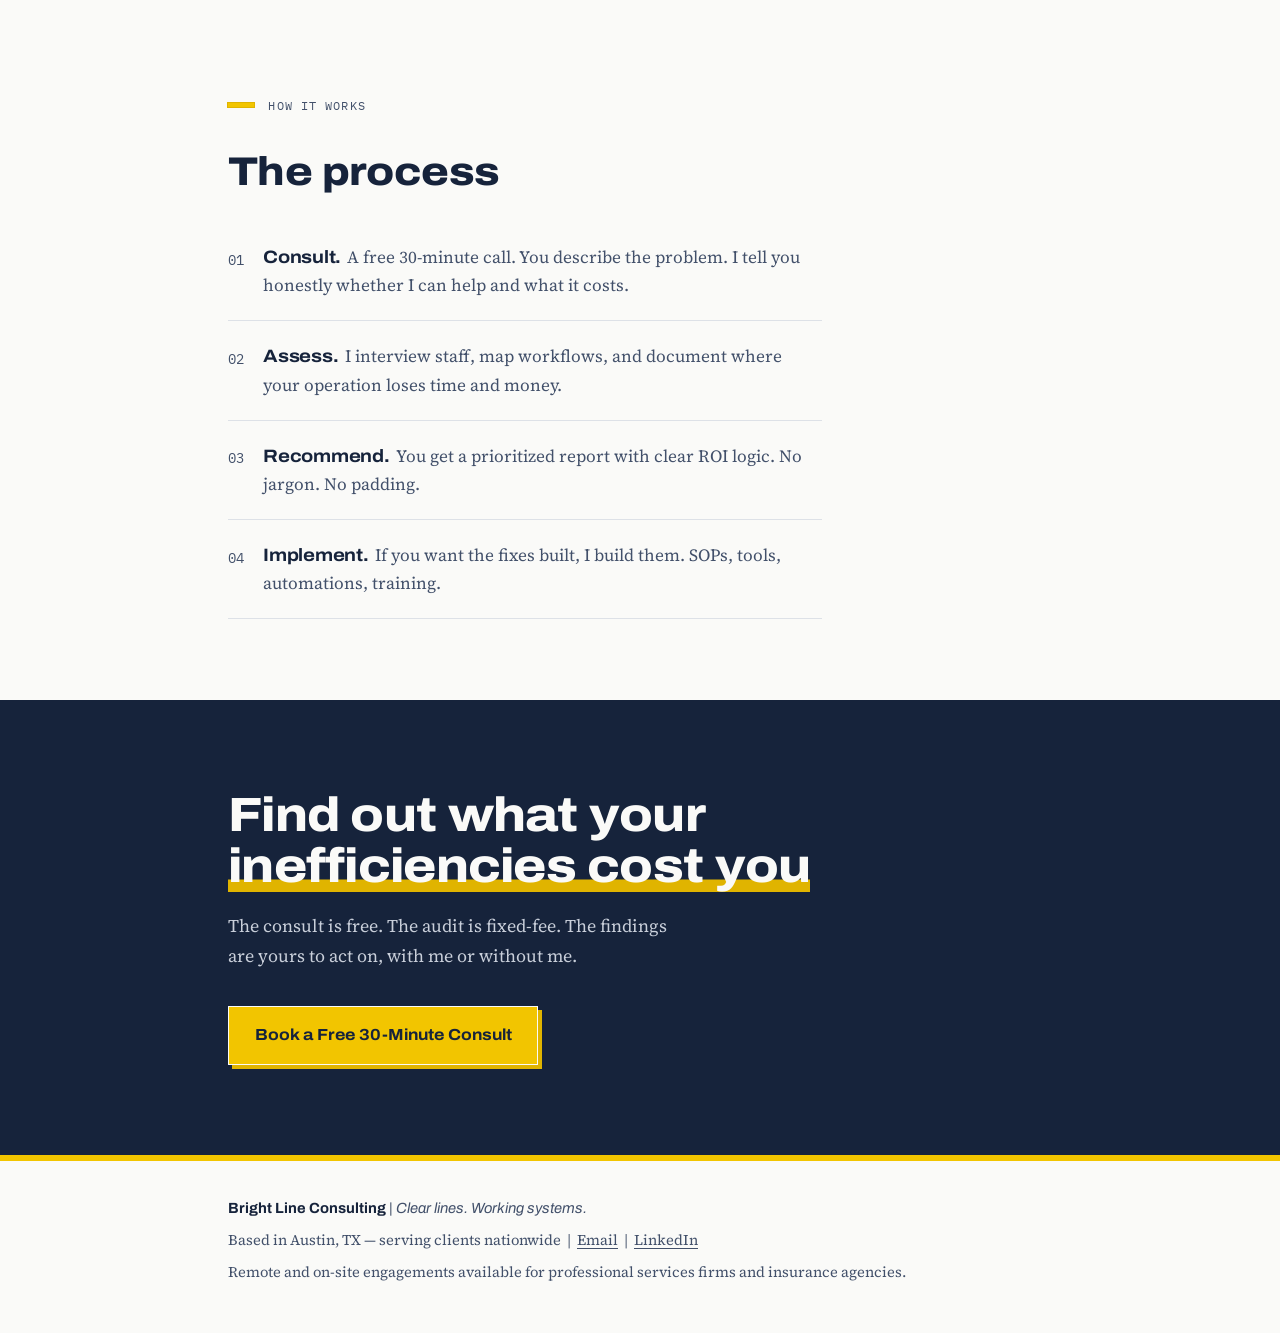
==== commit 684fb62f: "Updated location availability." ====
--- a/index.html
+++ b/index.html
@@ -403,8 +403,8 @@
 <footer>
   <div class="wrap">
     <div class="fbrand">Bright Line Consulting <i>| Clear lines. Working systems.</i></div>
-    <div>Austin, Texas &nbsp;|&nbsp; <a href="mailto:rk@brightlineops.llc">Email</a> &nbsp;|&nbsp; <a href="https://www.linkedin.com/company/consult-bright-line" target="_blank" rel="noopener">LinkedIn</a></div>
-    <div>Serving professional services firms and insurance agencies nationwide. Remote and on-site engagements available.</div>
+    <div>Based in Austin, TX &mdash; serving clients nationwide &nbsp;|&nbsp; <a href="mailto:rk@brightlineops.llc">Email</a> &nbsp;|&nbsp; <a href="https://www.linkedin.com/company/consult-bright-line" target="_blank" rel="noopener">LinkedIn</a></div>
+    <div>Remote and on-site engagements available for professional services firms and insurance agencies.</div>
   </div>
 </footer>
 
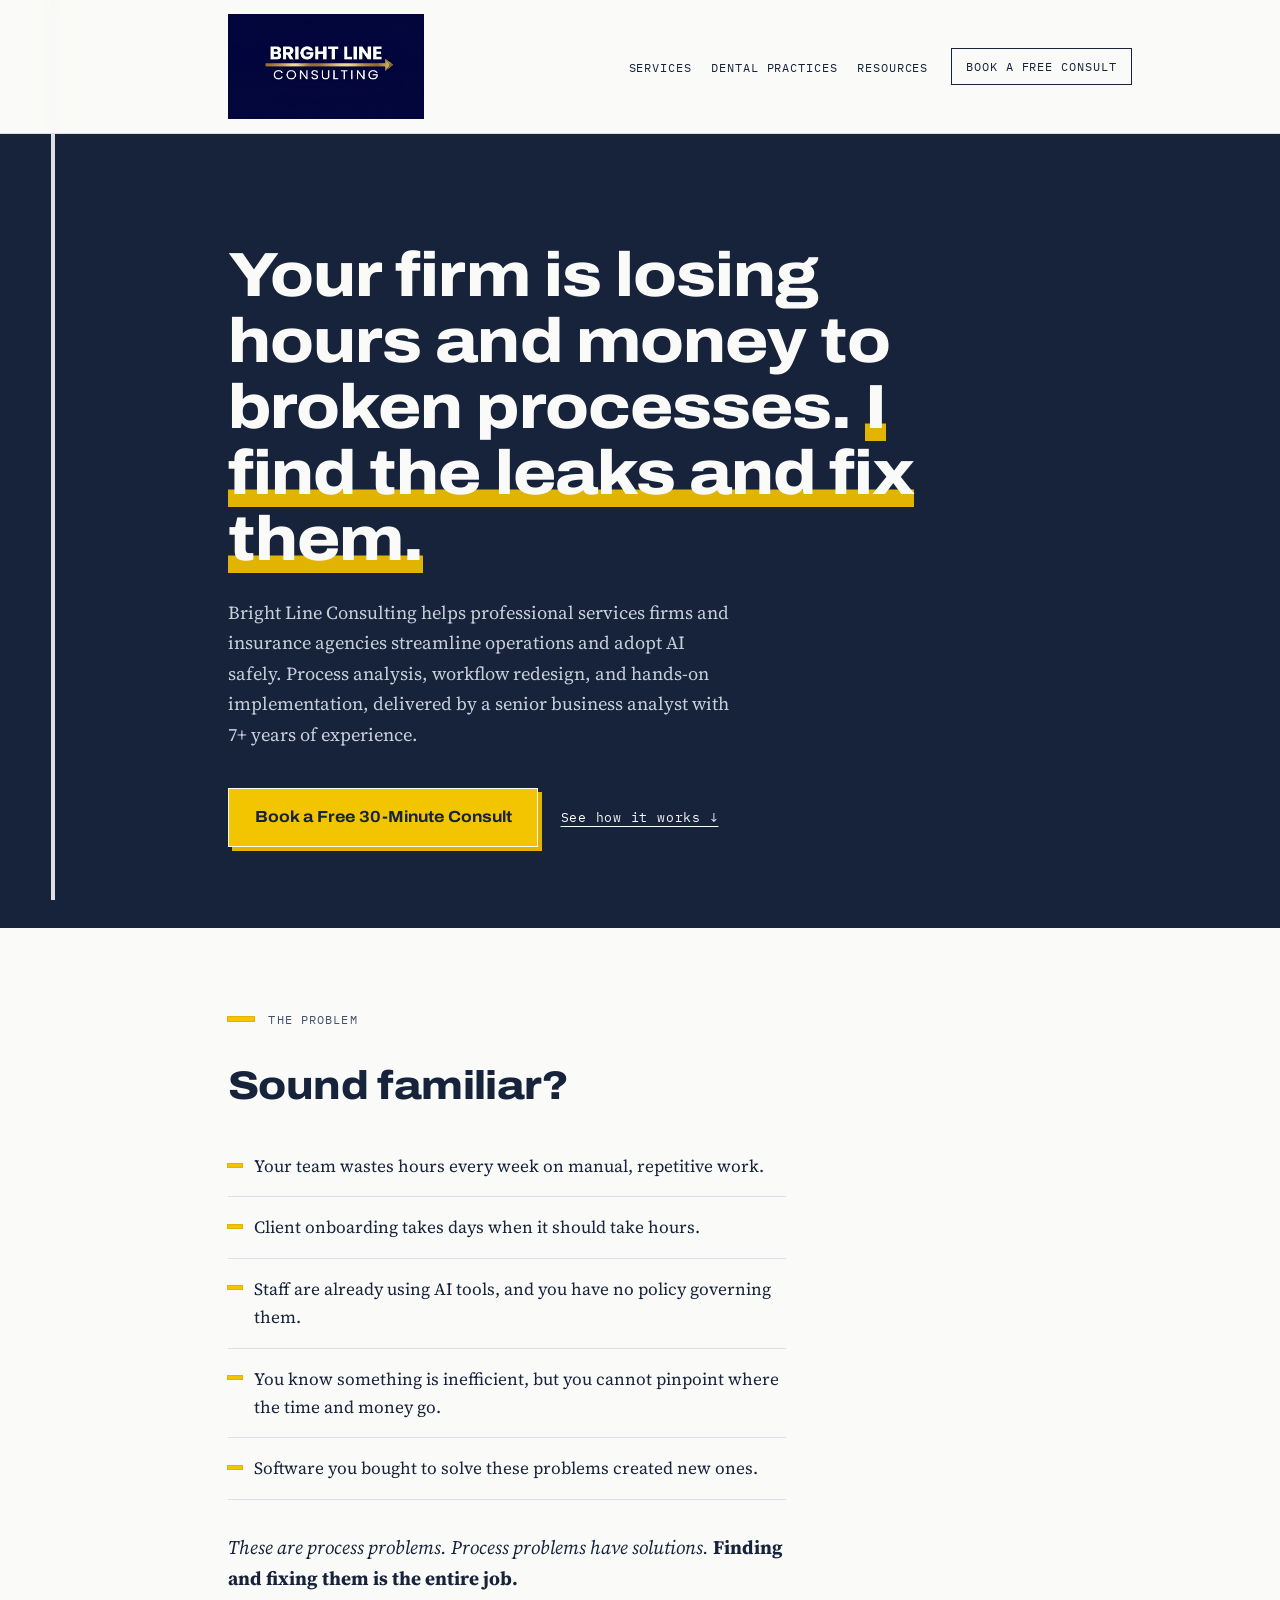
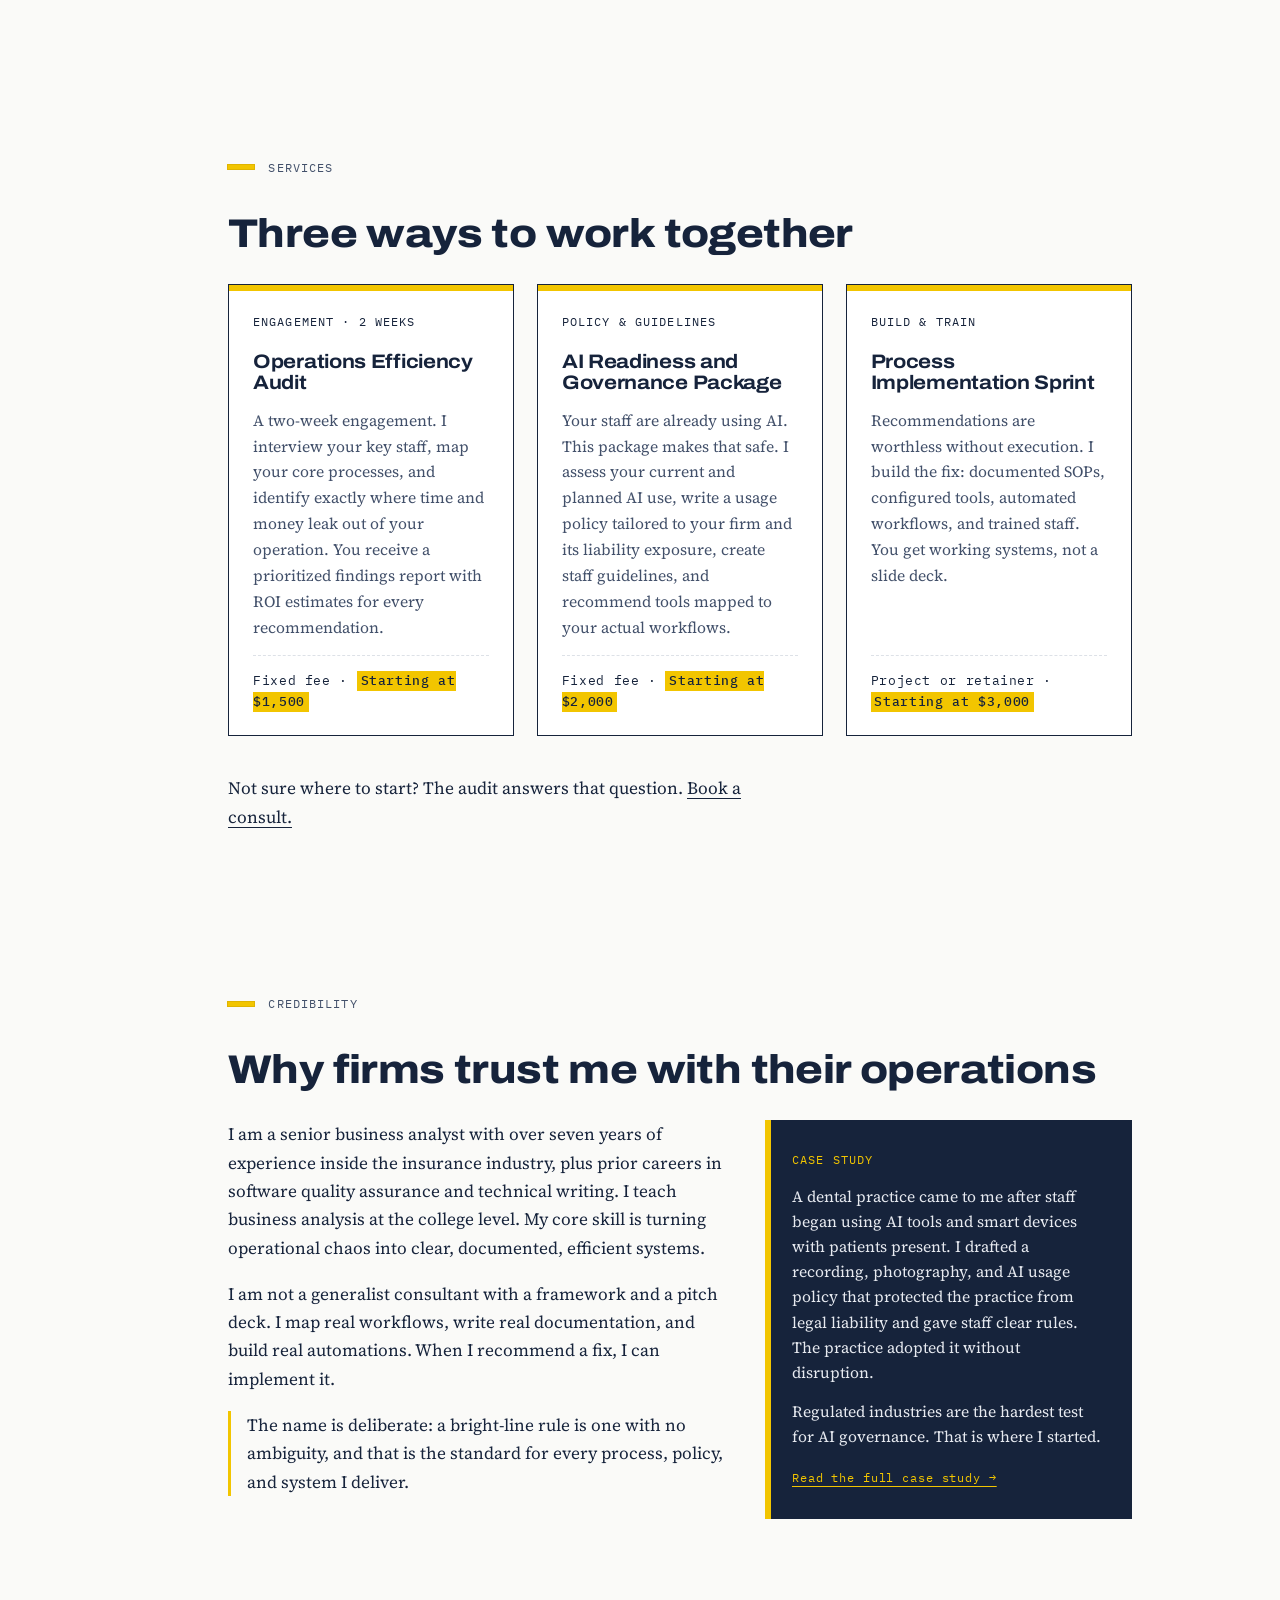
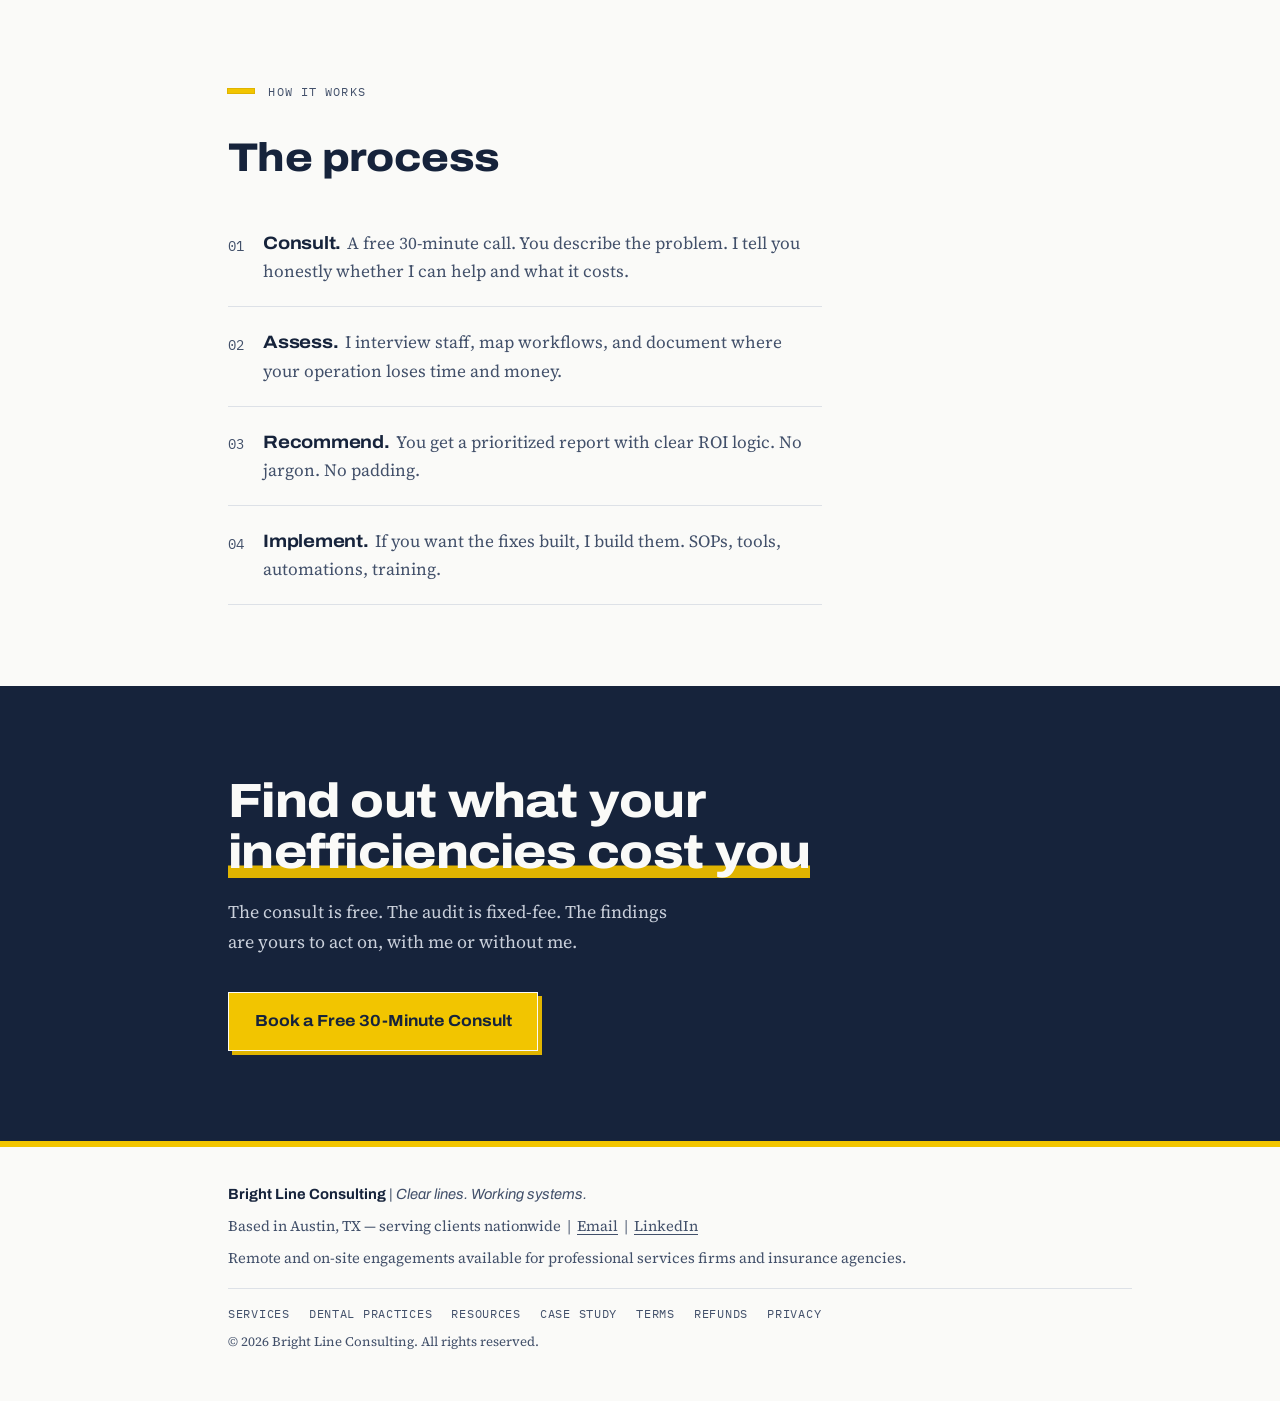
==== commit 8df86b7a: "Add new resources and policies pages for Bright Line Consulting - Created hygiene-bonus-calculator.h" ====
--- a/index.html
+++ b/index.html
@@ -7,6 +7,7 @@
 <meta name="description" content="Bright Line Consulting helps small professional firms and insurance agencies cut costs and adopt AI safely through process analysis, workflow redesign, and implementation.">
 <link rel="preconnect" href="https://fonts.googleapis.com">
 <link rel="preconnect" href="https://fonts.gstatic.com" crossorigin>
+<link rel="stylesheet" href="assets/site.css">
 <link href="https://fonts.googleapis.com/css2?family=Archivo:wdth,wght@62..125,400..800&family=Source+Serif+4:ital,opsz,wght@0,8..60,400..600;1,8..60,400&family=IBM+Plex+Mono:wght@400;500&display=swap" rel="stylesheet">
 <style>
   :root{
@@ -102,7 +103,8 @@
   .nav{
     max-width:var(--max);margin:0 auto;
     padding:0.85rem clamp(20px,5vw,48px) 0.85rem clamp(56px,10vw,140px);
-    display:flex;align-items:baseline;justify-content:space-between;gap:1rem;
+    display:flex;align-items:center;justify-content:space-between;gap:1rem;
+    flex-wrap:wrap;
   }
   .brand{
     font-family:"Archivo",sans-serif;
@@ -117,7 +119,7 @@
   .brand{display:inline-flex;align-items:center}
   .brand-logo{height:6.6rem;width:auto;display:block}
   .tagline{color:var(--ink-soft);font-size:1.15rem;font-style:italic;display:none}
-  @media(min-width:720px){.tagline{display:block}}
+  
   .nav-cta{
     font-family:"IBM Plex Mono",monospace;font-size:0.72rem;letter-spacing:0.08em;
     text-transform:uppercase;text-decoration:none;
@@ -299,7 +301,14 @@
   <div class="nav">
     <a class="brand" href="#top"><img src="logo.png" alt="Bright Line Consulting" class="brand-logo"></a>
     <span class="tagline">Clear lines. Working systems.</span>
-    <a class="nav-cta" href="#book">Book a free consult</a>
+    <div class="nav-right">
+      <ul class="nav-links">
+        <li><a href="#services">Services</a></li>
+        <li><a href="dental.html">Dental practices</a></li>
+        <li><a href="resources.html">Resources</a></li>
+      </ul>
+      <a class="nav-cta" href="#book">Book a free consult</a>
+    </div>
   </div>
 </header>
 
@@ -372,7 +381,7 @@
         <span class="mono">Case study</span>
         <p>A dental practice came to me after staff began using AI tools and smart devices with patients present. I drafted a recording, photography, and AI usage policy that protected the practice from legal liability and gave staff clear rules. The practice adopted it without disruption.</p>
         <p style="margin-top:0.9rem">Regulated industries are the hardest test for AI governance. That is where I started.</p>
-        <a href="#">Read the full case study →</a>
+        <a href="case-study-dental.html">Read the full case study →</a>
       </aside>
     </div>
   </section>
@@ -405,6 +414,16 @@
     <div class="fbrand">Bright Line Consulting <i>| Clear lines. Working systems.</i></div>
     <div>Based in Austin, TX &mdash; serving clients nationwide &nbsp;|&nbsp; <a href="mailto:rk@brightlineops.llc">Email</a> &nbsp;|&nbsp; <a href="https://www.linkedin.com/company/consult-bright-line" target="_blank" rel="noopener">LinkedIn</a></div>
     <div>Remote and on-site engagements available for professional services firms and insurance agencies.</div>
+    <ul class="flinks">
+      <li><a href="index.html#services">Services</a></li>
+      <li><a href="dental.html">Dental practices</a></li>
+      <li><a href="resources.html">Resources</a></li>
+      <li><a href="case-study-dental.html">Case study</a></li>
+      <li><a href="terms.html">Terms</a></li>
+      <li><a href="refunds.html">Refunds</a></li>
+      <li><a href="privacy.html">Privacy</a></li>
+    </ul>
+    <div class="fcopy">&copy; 2026 Bright Line Consulting. All rights reserved.</div>
   </div>
 </footer>
 
--- a/assets/site.css
+++ b/assets/site.css
@@ -0,0 +1,351 @@
+/* Bright Line Consulting: shared styles for every page.
+   index.html and case-study-dental.html keep their own inline styles,
+   which load after this file and match it. */
+
+:root{
+  --ink:#16233B;
+  --ink-soft:#42506A;
+  --paper:#FAFAF8;
+  --paper-raise:#FFFFFF;
+  --line:#F2C500;         /* the bright line */
+  --line-deep:#E0B400;
+  --rule:#DDE1E7;
+  --max:1080px;
+}
+*{margin:0;padding:0;box-sizing:border-box}
+[hidden]{display:none!important}
+html{scroll-behavior:smooth}
+@media (prefers-reduced-motion: reduce){
+  html{scroll-behavior:auto}
+  *,*::before,*::after{animation:none!important;transition:none!important}
+}
+body{
+  background:var(--paper);
+  color:var(--ink);
+  font-family:"Source Serif 4", Georgia, serif;
+  font-size:1.075rem;
+  line-height:1.65;
+  -webkit-font-smoothing:antialiased;
+}
+::selection{background:var(--line);color:var(--ink)}
+
+h1,h2,h3,.display{
+  font-family:"Archivo", "Helvetica Neue", Arial, sans-serif;
+  font-variation-settings:"wdth" 112;
+  line-height:1.06;
+  letter-spacing:-0.015em;
+}
+.mono{
+  font-family:"IBM Plex Mono", ui-monospace, monospace;
+  font-size:0.78rem;
+  letter-spacing:0.09em;
+  text-transform:uppercase;
+}
+a{color:inherit}
+a:focus-visible, button:focus-visible, summary:focus-visible{
+  outline:3px solid var(--line-deep);
+  outline-offset:3px;
+}
+
+/* ---------- the running bright line ---------- */
+.track{
+  position:fixed;
+  top:0;left:clamp(16px, 4vw, 56px);
+  width:4px;height:100%;
+  background:var(--rule);
+  z-index:5;
+}
+.track .fill{
+  position:absolute;top:0;left:0;width:100%;
+  height:0%;
+  background:var(--line);
+  box-shadow:0 0 0 0.5px var(--line-deep);
+}
+
+.wrap{
+  max-width:var(--max);
+  margin:0 auto;
+  padding-left:clamp(56px, 10vw, 140px);
+  padding-right:clamp(20px, 5vw, 48px);
+}
+section{padding:clamp(3.5rem,8vh,6rem) 0;position:relative}
+
+.marker{display:flex;align-items:center;gap:0.9rem;margin-bottom:2rem}
+.marker::before{
+  content:"";width:26px;height:4px;
+  background:var(--line);outline:1px solid var(--line-deep);flex:none;
+}
+.marker .mono{color:var(--ink-soft)}
+
+/* ---------- header ---------- */
+header{
+  position:sticky;top:0;z-index:10;
+  background:color-mix(in srgb, var(--paper) 88%, transparent);
+  backdrop-filter:blur(8px);
+  border-bottom:1px solid var(--rule);
+}
+.nav{
+  max-width:var(--max);margin:0 auto;
+  padding:0.85rem clamp(20px,5vw,48px) 0.85rem clamp(56px,10vw,140px);
+  display:flex;align-items:center;justify-content:space-between;gap:1rem;
+  flex-wrap:wrap;
+}
+.brand{display:inline-flex;align-items:center;text-decoration:none}
+.brand-logo{height:6.6rem;width:auto;display:block}
+.tagline{display:none} /* tagline lives in the footer; the header holds the nav */
+.nav-right{display:flex;align-items:center;gap:1.4rem;flex-wrap:wrap}
+.nav-links{display:flex;gap:1.2rem;list-style:none}
+.nav-links a{
+  font-family:"IBM Plex Mono",monospace;font-size:0.72rem;letter-spacing:0.08em;
+  text-transform:uppercase;text-decoration:none;
+  padding:0.2rem 0;
+  border-bottom:2px solid transparent;
+}
+.nav-links a:hover{border-bottom-color:var(--line)}
+.nav-links a[aria-current="page"]{border-bottom-color:var(--line-deep)}
+.nav-cta{
+  font-family:"IBM Plex Mono",monospace;font-size:0.72rem;letter-spacing:0.08em;
+  text-transform:uppercase;text-decoration:none;
+  border:1.5px solid var(--ink);
+  padding:0.5rem 0.9rem;white-space:nowrap;
+  transition:background .15s ease;
+}
+.nav-cta:hover{background:var(--line)}
+@media(max-width:640px){
+  .brand-logo{height:4.4rem}
+  .nav-right{width:100%;justify-content:space-between;gap:0.8rem}
+  .nav-links{gap:0.9rem}
+}
+
+/* ---------- page title band ---------- */
+.page-title{
+  padding-top:clamp(3.5rem,10vh,6rem);
+  background:var(--ink);color:var(--paper);
+}
+.page-title .marker .mono{color:#C9CFDA}
+.page-title h1{
+  font-size:clamp(1.9rem, 4.4vw, 3.1rem);
+  font-weight:800;
+  max-width:22ch;
+}
+.page-title h1 .hl{box-shadow:inset 0 -0.26em 0 var(--line-deep);color:var(--paper)}
+.page-title .sub{margin-top:1.4rem;max-width:58ch;font-size:1.15rem;color:#C9CFDA}
+.back-link{
+  font-family:"IBM Plex Mono",monospace;font-size:0.8rem;letter-spacing:0.06em;
+  text-underline-offset:4px;display:inline-block;margin-bottom:1.6rem;
+}
+
+/* ---------- prose ---------- */
+.prose h2, h2.section-h{
+  font-size:clamp(1.5rem,2.9vw,2.05rem);font-weight:800;margin-bottom:1.4rem;
+}
+.prose h3{font-size:1.15rem;font-weight:700;margin:1.8rem 0 0.6rem}
+.prose p{max-width:64ch}
+.prose p+p{margin-top:1rem}
+.prose ul.plain{margin:0.8rem 0 0 1.2rem;max-width:62ch}
+.prose ul.plain li{margin:0.35rem 0}
+.note{font-style:italic;color:var(--ink-soft);margin-top:1rem;max-width:64ch}
+
+.pain{list-style:none;max-width:62ch}
+.pain li{padding:1rem 0 1rem 1.6rem;border-bottom:1px solid var(--rule);position:relative}
+.pain li::before{
+  content:"";position:absolute;left:0;top:1.72rem;
+  width:14px;height:3px;background:var(--line);outline:1px solid var(--line-deep);
+}
+.closer{margin-top:2rem;max-width:56ch;font-size:1.2rem;font-style:italic}
+.closer strong{font-style:normal}
+
+/* ---------- numbered steps ---------- */
+.steps{list-style:none;counter-reset:step;max-width:66ch}
+.steps li{
+  counter-increment:step;
+  display:grid;grid-template-columns:auto 1fr;gap:1.2rem;
+  padding:1.3rem 0;border-bottom:1px solid var(--rule);
+}
+.steps li::before{
+  content:counter(step, decimal-leading-zero);
+  font-family:"IBM Plex Mono",monospace;font-size:0.85rem;color:var(--ink-soft);
+  padding-top:0.35rem;
+}
+.steps h3{font-size:1.12rem;font-weight:700;display:inline;margin:0 0.4rem 0 0}
+.steps p{display:inline;color:var(--ink-soft)}
+
+/* ---------- buttons ---------- */
+.btn{
+  display:inline-block;
+  font-family:"Archivo",sans-serif;font-variation-settings:"wdth" 110;
+  font-weight:700;font-size:1rem;
+  background:var(--line);color:var(--ink);
+  text-decoration:none;
+  padding:0.95rem 1.6rem;
+  border:1.5px solid var(--ink);
+  box-shadow:4px 4px 0 var(--ink);
+  transition:transform .12s ease, box-shadow .12s ease;
+}
+.btn:hover{transform:translate(2px,2px);box-shadow:2px 2px 0 var(--ink)}
+.btn:active{transform:translate(4px,4px);box-shadow:0 0 0 var(--ink)}
+.btn-ghost{background:var(--paper-raise)}
+.on-ink .btn{border-color:var(--paper);box-shadow:4px 4px 0 var(--line-deep)}
+.on-ink .btn:hover{box-shadow:2px 2px 0 var(--line-deep)}
+.cta-row{margin-top:2.2rem;display:flex;flex-wrap:wrap;align-items:center;gap:1.2rem 1.6rem}
+.fineprint{
+  font-family:"IBM Plex Mono",monospace;font-size:0.76rem;letter-spacing:0.04em;
+  color:inherit;opacity:0.8;
+}
+.link-quiet{
+  font-family:"IBM Plex Mono",monospace;font-size:0.8rem;letter-spacing:0.06em;
+  text-underline-offset:4px;
+}
+
+/* ---------- cards ---------- */
+.cards{display:grid;gap:1.4rem;margin-top:0.5rem}
+@media(min-width:860px){
+  .cards.two{grid-template-columns:repeat(2,1fr)}
+  .cards.three{grid-template-columns:repeat(3,1fr)}
+}
+.card{
+  background:var(--paper-raise);
+  border:1.5px solid var(--ink);
+  padding:1.6rem 1.5rem 1.4rem;
+  display:flex;flex-direction:column;gap:0.9rem;
+  position:relative;
+}
+.card::before{content:"";position:absolute;top:0;left:0;right:0;height:6px;background:var(--line)}
+.card h3{font-size:1.22rem;font-weight:700;margin:0.4rem 0 0}
+.card p{font-size:0.98rem;color:var(--ink-soft);flex:1}
+.card .card-links{display:flex;flex-wrap:wrap;gap:0.8rem 1.2rem;align-items:center}
+.fee{
+  font-family:"IBM Plex Mono",monospace;font-size:0.8rem;letter-spacing:0.05em;
+  border-top:1px dashed var(--rule);padding-top:0.9rem;
+}
+.fee b{font-weight:500;background:var(--line);padding:0.1em 0.3em}
+
+/* ---------- product: what's inside ---------- */
+.contents{list-style:none;max-width:70ch;border-top:1.5px solid var(--ink)}
+.contents li{
+  display:grid;grid-template-columns:7.5rem 1fr;gap:1.2rem;
+  padding:1.15rem 0;border-bottom:1px solid var(--rule);
+}
+.contents .part{
+  font-family:"IBM Plex Mono",monospace;font-size:0.76rem;letter-spacing:0.08em;
+  text-transform:uppercase;color:var(--ink-soft);padding-top:0.25rem;
+}
+.contents h3{font-size:1.08rem;font-weight:700;margin:0 0 0.3rem}
+.contents p{color:var(--ink-soft);font-size:0.98rem}
+@media(max-width:560px){.contents li{grid-template-columns:1fr;gap:0.3rem}}
+
+/* ---------- two traps / model ---------- */
+.split{display:grid;gap:1.4rem;max-width:880px}
+@media(min-width:760px){.split{grid-template-columns:1fr 1fr}}
+.split > div{border-left:3px solid var(--line);padding:0.2rem 0 0.2rem 1.1rem}
+.split h3{font-size:1.1rem;font-weight:700;margin:0 0 0.4rem}
+.split p{color:var(--ink-soft);font-size:0.98rem}
+
+.worked{
+  background:var(--ink);color:var(--paper);
+  padding:1.6rem 1.7rem;max-width:640px;position:relative;margin-top:2rem;
+}
+.worked::before{content:"";position:absolute;left:0;top:0;bottom:0;width:6px;background:var(--line)}
+.worked .mono{color:var(--line);display:block;margin-bottom:0.9rem}
+.worked table{width:100%;border-collapse:collapse;font-size:0.98rem}
+.worked td{padding:0.35rem 0;border-bottom:1px solid rgba(255,255,255,0.12);color:#E7EAF0}
+.worked td:last-child{text-align:right;font-family:"IBM Plex Mono",monospace;font-size:0.9rem}
+.worked tr.total td{color:var(--paper);font-weight:600;border-bottom:none;padding-top:0.7rem}
+.worked tr.total td:last-child{color:var(--line)}
+
+/* ---------- buy box ---------- */
+.buy{
+  border:1.5px solid var(--ink);background:var(--paper-raise);
+  padding:1.8rem 1.7rem;max-width:560px;position:relative;
+}
+.buy::before{content:"";position:absolute;top:0;left:0;right:0;height:6px;background:var(--line)}
+.buy .price{
+  font-family:"Archivo",sans-serif;font-variation-settings:"wdth" 112;
+  font-weight:800;font-size:2.4rem;line-height:1;margin:0.6rem 0 0.4rem;
+}
+.buy ul{list-style:none;margin:1rem 0 1.4rem}
+.buy li{padding:0.35rem 0 0.35rem 1.4rem;position:relative;font-size:0.98rem}
+.buy li::before{
+  content:"";position:absolute;left:0;top:0.95rem;
+  width:10px;height:3px;background:var(--line);outline:1px solid var(--line-deep);
+}
+
+/* ---------- path (dental page) ---------- */
+.path{list-style:none;display:grid;gap:1.4rem;counter-reset:path}
+@media(min-width:900px){.path{grid-template-columns:repeat(3,1fr)}}
+.path li{
+  counter-increment:path;
+  border:1.5px solid var(--ink);background:var(--paper-raise);
+  padding:1.5rem 1.4rem 1.3rem;display:flex;flex-direction:column;gap:0.75rem;position:relative;
+}
+.path li::before{
+  content:"Step " counter(path, decimal-leading-zero);
+  font-family:"IBM Plex Mono",monospace;font-size:0.74rem;letter-spacing:0.09em;
+  text-transform:uppercase;color:var(--ink);
+  background:var(--line);align-self:flex-start;padding:0.2rem 0.5rem;
+}
+.path h3{font-size:1.18rem;font-weight:700;margin:0}
+.path p{font-size:0.98rem;color:var(--ink-soft);flex:1}
+.path a.go{
+  font-family:"IBM Plex Mono",monospace;font-size:0.78rem;letter-spacing:0.06em;
+  text-underline-offset:4px;
+}
+
+/* ---------- FAQ ---------- */
+.faq{max-width:68ch;border-top:1.5px solid var(--ink)}
+.faq details{border-bottom:1px solid var(--rule)}
+.faq summary{
+  cursor:pointer;list-style:none;
+  font-family:"Archivo",sans-serif;font-variation-settings:"wdth" 108;
+  font-weight:700;font-size:1.05rem;
+  padding:1.05rem 2rem 1.05rem 0;position:relative;
+}
+.faq summary::-webkit-details-marker{display:none}
+.faq summary::after{
+  content:"+";position:absolute;right:0.2rem;top:0.95rem;
+  font-family:"IBM Plex Mono",monospace;font-weight:400;font-size:1.2rem;
+}
+.faq details[open] summary::after{content:"\2013"}
+.faq details p{padding:0 0 1.2rem;color:var(--ink-soft);max-width:62ch}
+
+/* ---------- video ---------- */
+.video{position:relative;width:100%;max-width:760px;aspect-ratio:16/9;border:1.5px solid var(--ink);background:var(--ink)}
+.video iframe{position:absolute;inset:0;width:100%;height:100%;border:0}
+
+/* ---------- legal pages ---------- */
+.legal{max-width:68ch}
+.legal h2{font-size:1.25rem;font-weight:700;margin:2.2rem 0 0.6rem}
+.legal h2:first-of-type{margin-top:0}
+.legal p+p{margin-top:0.8rem}
+.legal ul{margin:0.6rem 0 0 1.2rem}
+.legal li{margin:0.3rem 0}
+.legal .updated{font-family:"IBM Plex Mono",monospace;font-size:0.78rem;letter-spacing:0.06em;color:var(--ink-soft);margin-bottom:2rem}
+
+/* ---------- final cta band ---------- */
+.final{background:var(--ink);color:var(--paper);padding:clamp(4rem,10vh,7rem) 0}
+.final h2{font-size:clamp(1.9rem,4vw,3rem);font-weight:800;max-width:20ch}
+.final h2 .hl{box-shadow:inset 0 -0.26em 0 var(--line-deep);color:var(--paper)}
+.final p{margin-top:1.2rem;max-width:52ch;color:#C9CFDA;font-size:1.12rem}
+.final .btn{margin-top:2.2rem;border-color:var(--paper);box-shadow:4px 4px 0 var(--line-deep)}
+.final .btn:hover{box-shadow:2px 2px 0 var(--line-deep)}
+.final .cta-row .btn{margin-top:0}
+
+/* ---------- footer ---------- */
+footer{border-top:6px solid var(--line);padding:2.2rem 0 3rem;background:var(--paper)}
+footer .wrap{display:flex;flex-direction:column;gap:0.5rem;font-size:0.92rem;color:var(--ink-soft)}
+footer .fbrand{font-family:"Archivo",sans-serif;font-weight:700;color:var(--ink)}
+footer .fbrand i{font-weight:400;color:var(--ink-soft)}
+footer a{text-underline-offset:3px}
+.flinks{
+  display:flex;flex-wrap:wrap;gap:0.4rem 1.2rem;list-style:none;
+  margin-top:0.6rem;padding-top:0.9rem;border-top:1px solid var(--rule);
+  font-family:"IBM Plex Mono",monospace;font-size:0.74rem;letter-spacing:0.06em;text-transform:uppercase;
+}
+.flinks a{text-decoration:none}
+.flinks a:hover{text-decoration:underline}
+.fcopy{font-size:0.82rem}
+
+/* ---------- reveal ---------- */
+.reveal{opacity:0;transform:translateY(14px);transition:opacity .55s ease, transform .55s ease}
+.reveal.in{opacity:1;transform:none}
+@media (prefers-reduced-motion: reduce){.reveal{opacity:1;transform:none}}
